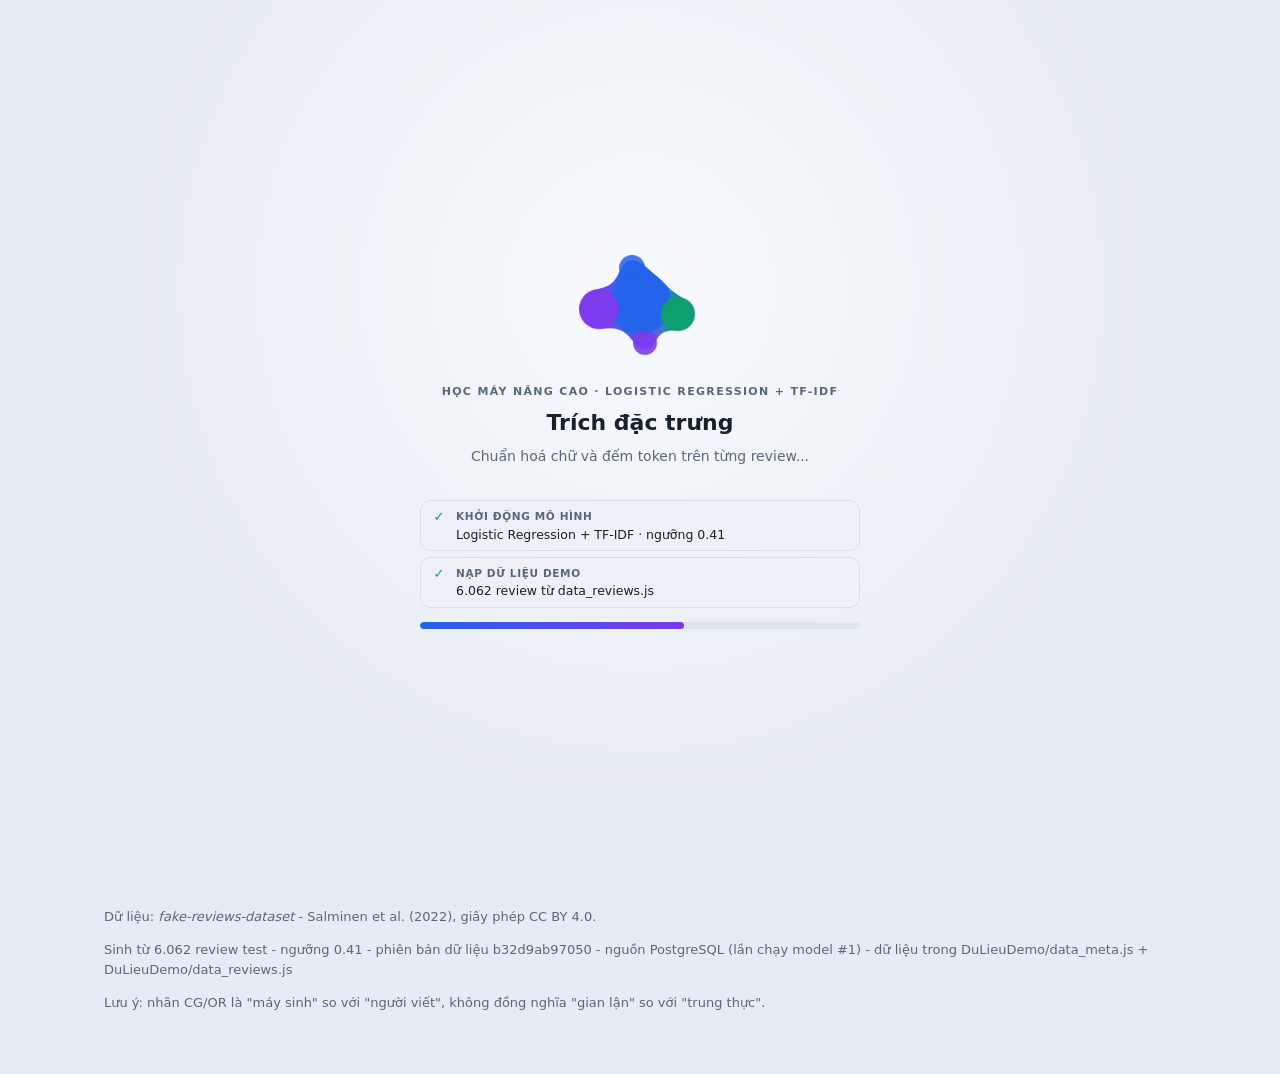
==== Web/index.html @ 8dcb9b97 "Init repository" ====
<!DOCTYPE html>
<!--
  Đường dẫn: Du_An_Hoc_May_Nang_Cao\Web\index.html
  Mục đích : Khung trang kiểm tra review cho đồ án Fake Review Detection.
  Input    : data_meta.js + data_reviews.js (sinh bởi MaNguon/export_web_data.py)
             + app.js + style.css
  Output   : trang HTML tĩnh; mở bằng double-click để xem demo, hoặc mở qua
             http://127.0.0.1:8000/ để dùng được nhập tay và tải file CSV.

  Lưu ý kỹ thuật: các thẻ <script> bên dưới là loại "classic", KHÔNG dùng
  type="module", vì Chrome chặn module khi mở qua giao thức file://.
  app.js tự chèn thêm <script src="data_reviews.js"> khi cần vẽ bảng.
-->
<html lang="vi">
<head>
  <meta charset="utf-8">
  <meta name="viewport" content="width=device-width, initial-scale=1">
  <title>Review nào đáng tin? - Fake Review Detection</title>
  <!-- Icon rỗng: tránh trình duyệt tự gọi /favicon.ico và báo 404 trong console. -->
  <link rel="icon" href="data:,">
  <link rel="stylesheet" href="style.css">

  <!-- Đọc chế độ sáng/tối đã lưu TRƯỚC khi trình duyệt vẽ trang, để người
       dùng chế độ tối không thấy một nháy trắng. Phải là script thường
       (không dùng module) vì Chrome chặn module khi mở qua file://. -->
  <script>
    (function () {
      var theme = "light";
      try {
        var stored = window.localStorage.getItem("fake-review-theme");
        if (stored === "dark" || stored === "light") {
          theme = stored;
        }
      } catch (error) {
        // Trình duyệt chặn localStorage: giữ mặc định nền sáng.
      }
      document.documentElement.setAttribute("data-theme", theme);
    })();
  </script>
</head>
<body>

  <!-- Màn hình chờ dùng hiệu ứng giọt lỏng (Gooey).
       Hiện ngay từ đầu và do app.js tắt đi khi chạy xong, nên người xem thấy
       hệ thống "đang xử lý" thay vì kết quả demo bật ra sẵn. -->
  <div class="loader-screen" id="loader-screen" role="status" aria-live="polite">
    <div class="loader-panel">
      <div class="goo-stage" aria-hidden="true">
        <span class="goo-blob goo-blob-1"></span>
        <span class="goo-blob goo-blob-2"></span>
        <span class="goo-blob goo-blob-3"></span>
        <span class="goo-blob goo-blob-4"></span>
        <span class="goo-blob goo-blob-5"></span>
      </div>
      <p class="loader-kicker">Học máy nâng cao &middot; Logistic Regression + TF-IDF</p>
      <h2 class="loader-title" id="loader-title">Đang khởi động mô hình</h2>
      <p class="loader-detail" id="loader-detail"></p>
      <!-- Kết quả cuối cùng của từng bước đã xong. app.js chỉ thêm dòng khi
           bước đó thật sự hoàn tất, nên không có kết quả bịa trước. -->
      <ol class="loader-log" id="loader-log" aria-label="Kết quả từng bước"></ol>
      <div class="loader-track" id="loader-track" role="progressbar"
           aria-valuemin="0" aria-valuemax="100" aria-valuenow="0">
        <div class="loader-fill" id="loader-fill"></div>
      </div>
      <p class="loader-timer" id="loader-timer"></p>
    </div>
  </div>

  <!-- Bộ lọc SVG tạo hiệu ứng gooey: làm nhoè các khối rồi tăng tương phản
       alpha, nên các khối tròn "chảy" vào nhau như giọt lỏng. -->
  <svg class="goo-defs" width="0" height="0" aria-hidden="true" focusable="false">
    <filter id="goo-filter" x="-50%" y="-50%" width="200%" height="200%">
      <feGaussianBlur in="SourceGraphic" stdDeviation="10" result="blur"></feGaussianBlur>
      <feColorMatrix in="blur" mode="matrix"
                     values="1 0 0 0 0  0 1 0 0 0  0 0 1 0 0  0 0 0 24 -10"
                     result="goo"></feColorMatrix>
      <feBlend in="SourceGraphic" in2="goo"></feBlend>
    </filter>
  </svg>

  <header class="page-header">
    <p class="eyebrow">Học máy nâng cao &middot; Logistic Regression + TF-IDF</p>
    <h1>Review nào đáng tin?</h1>
    <p class="subtitle">
      Giữ lại review hữu ích, gắn cờ review đáng nghi, và so sánh phân bố 5 sao
      trước / sau khi lọc.
    </p>
    <div class="header-row">
      <div class="header-badges" id="header-badges"></div>

      <div class="header-actions">
        <!-- Bấm để chạy lại toàn bộ quá trình xử lý và xem màn hình chờ.
             Nhãn hiện sau lần chạy đầu, tránh người xem bấm khi đang chờ. -->
        <button type="button" class="replay-button" id="replay-button" hidden>
          Chạy lại quá trình
        </button>

        <!-- Công tắc sáng/tối. Nhãn ghi hành động sẽ xảy ra khi bấm;
             app.js đổi chữ và biểu tượng theo chế độ đang bật. -->
        <button type="button" class="theme-toggle" id="theme-toggle"
                aria-pressed="false" title="Chuyển sang nền tối">
          <span class="theme-toggle-icon" id="theme-toggle-icon"
                aria-hidden="true">&#9790;</span>
          <span id="theme-toggle-text">Nền tối</span>
        </button>

        <!-- Đèn báo kết nối PostgreSQL. data-state được app.js đổi giữa
             checking / connected / disconnected / offline; CSS tô màu theo đó.
             Nằm ngoài #header-badges vì renderBadges() xoá sạch vùng đó mỗi lần vẽ lại. -->
        <div class="db-status" id="db-status" data-state="checking"
             title="Đang kiểm tra kết nối PostgreSQL.">
          <span class="db-status-dot" aria-hidden="true"></span>
          <span id="db-status-text">Đang kiểm tra CSDL...</span>
        </div>
      </div>
    </div>
  </header>

  <main id="app">

    <!-- Chọn nguồn dữ liệu -->
    <section class="card source-card">
      <div class="source-tabs" role="tablist">
        <button type="button" class="source-tab is-active" id="tab-demo">
          Dữ liệu demo (tập test)
        </button>
        <button type="button" class="source-tab" id="tab-upload">
          Tải file CSV của bạn
        </button>
      </div>
      <p class="source-note" id="source-note"></p>
    </section>

    <!-- Bảng tải file CSV -->
    <section class="card upload-card" id="upload-card" hidden>
      <h2>Tải file CSV để phân tích</h2>
      <p class="hint">
        File cần có cột <code>text_</code> hoặc <code>text</code>. Hai cột
        <code>rating</code> (1-5) và <code>category</code> là tùy chọn. Cột
        <code>label</code> nếu có sẽ bị bỏ qua vì đây là dữ liệu chưa biết nhãn.
      </p>

      <div class="upload-row">
        <input type="file" id="csv-file" accept=".csv,text/csv">
        <span class="hint upload-inline-hint">
          Chọn file xong, bảng sẽ hiện ra bên dưới để xem trước và sửa.
        </span>
      </div>

      <p class="hint" id="upload-limit"></p>
      <p class="upload-status" id="upload-status"></p>
      <div class="upload-warnings" id="upload-warnings"></div>
    </section>

    <!-- Xem trước + sửa bảng CSV ngay trên web.
         Vì sao có thẻ này: trước đây muốn sửa một ô phải mở Excel, lưu file,
         rồi tải lại; nay sửa trực tiếp rồi bấm chạy. -->
    <section class="card editor-card" id="editor-card" hidden>
      <div class="section-heading">
        <div>
          <h2>Xem trước và sửa bảng dữ liệu</h2>
          <p class="hint" id="editor-hint">
            Sửa trực tiếp trong ô. Cột <code>text_</code> dùng ô nhiều dòng.
          </p>
        </div>
        <span class="editor-count" id="editor-count"></span>
      </div>

      <div class="table-wrap editor-wrap">
        <table class="editor-table">
          <thead id="editor-head"></thead>
          <tbody id="editor-body"></tbody>
        </table>
      </div>

      <div class="editor-pager">
        <button type="button" class="page-button" id="editor-prev">&lsaquo; Trước</button>
        <span class="page-label" id="editor-page-label"></span>
        <button type="button" class="page-button" id="editor-next">Sau &rsaquo;</button>
        <button type="button" class="page-button" id="editor-add">+ Thêm dòng</button>
      </div>

      <label class="toggle">
        <input type="checkbox" id="translate-upload" checked>
        Dịch từng dòng sang tiếng Anh trước khi dự đoán (chậm, cần mạng)
      </label>

      <div class="editor-actions">
        <button type="button" class="primary-button" id="editor-run">
          Chạy phân tích bảng
        </button>
        <button type="button" class="secondary-button" id="editor-save">
          Lưu CSV...
        </button>
        <span class="hint editor-status" id="editor-status"></span>
      </div>
    </section>

    <!-- 5 thẻ nhóm + số review hữu ích -->
    <section class="card" id="summary-card" hidden>
      <div class="section-heading">
        <div>
          <h2>Kết quả phân loại</h2>
          <p class="hint" id="summary-hint"></p>
        </div>
        <div class="useful-pill" id="useful-pill"></div>
      </div>
      <div class="category-grid" id="category-grid"></div>

      <!-- Bảng giải thích cơ sở của từng nhóm. Vì sao đặt ngay dưới thẻ:
           người xem phải biết nhóm nào do model, nhóm nào do luật quyết định
           trước khi đọc con số, tránh hiểu nhầm luật là thuật toán học máy. -->
      <div class="basis-banner">
        <p class="basis-banner-title">Cách đọc nhãn</p>
        <p>
          <span class="basis-tag basis-model">MODEL</span> do mô hình Logistic
          Regression quyết định.
          <span class="basis-tag basis-rule">LUẬT</span> do luật đếm từ, so
          trùng lặp hoặc số sao quyết định.
          <span class="basis-tag basis-both">MODEL + LUẬT</span> do mô hình nói
          "giả" và luật xác nhận "5 sao + nội dung ngắn".
        </p>
        <p>
          Đây là nhãn suy luận để hiển thị, không phải ground truth. Dataset gốc
          chỉ có CG (máy sinh) / OR (người viết), không có nhãn bot, boost hay
          spam.
        </p>
      </div>

      <p class="legend-note">
        Dataset gốc chỉ có CG (máy sinh) / OR (người viết), không có nhãn bot,
        boost hay spam. Các nhóm còn lại là luật suy luận để hiển thị.
      </p>
    </section>

    <!-- Bảng phân bố 5 sao -->
    <section class="card" id="star-card" hidden>
      <div class="section-heading">
        <div>
          <h2>Phân bố 5 sao</h2>
          <p class="hint">
            So sánh toàn bộ review với phần còn lại sau khi chỉ giữ review hữu ích.
            Số đếm là số bài review, không phải số người đánh giá.
          </p>
        </div>
      </div>
      <div class="star-panel" id="star-panel"></div>
      <p class="hint" id="star-note"></p>
    </section>

    <!-- Bảng review + bộ lọc -->
    <section class="card" id="table-card" hidden>
      <div class="section-heading">
        <div>
          <h2 id="table-title">Review hữu ích</h2>
          <p class="hint" id="table-hint"></p>
        </div>
      </div>

      <div class="filter-chips" id="filter-chips"></div>
      <p class="hint" id="table-count"></p>

      <div class="table-wrap">
        <table>
          <thead id="table-head"></thead>
          <tbody id="table-body"></tbody>
        </table>
      </div>

      <div class="pagination" id="pagination">
        <button type="button" class="page-button" id="page-first">&laquo; Đầu</button>
        <button type="button" class="page-button" id="page-prev">&lsaquo; Trước</button>
        <span class="page-label" id="page-label"></span>
        <button type="button" class="page-button" id="page-next">Sau &rsaquo;</button>
        <button type="button" class="page-button" id="page-last">Cuối &raquo;</button>
      </div>
    </section>

    <!-- Nhập review và gọi API -->
    <section class="card" id="predict-card">
      <h2>Thử nhập review của bạn</h2>
      <p class="hint">
        Nhập review bằng <strong>bất kỳ ngôn ngữ nào</strong>: server dịch sang
        tiếng Anh trước rồi mới dự đoán. Bấm một nút mẫu để điền nhanh, rồi bấm
        <strong>Phân tích</strong>.
      </p>
      <p class="hint">
        Lưu ý: dịch máy tạo ra văn phong "máy sinh", nên câu đã dịch có xu hướng
        bị gọi là <strong>Giả</strong> cao hơn thực tế.
      </p>

      <div class="example-buttons" id="example-buttons"></div>

      <textarea
        id="review-input"
        rows="5"
        placeholder="Ví dụ: I used this blender for three weeks. It is louder than I expected, but it crushes ice fine."
      ></textarea>

      <div class="predict-actions">
        <button id="predict-button" type="button">Phân tích</button>
        <span class="hint" id="predict-status"></span>
      </div>

      <div class="predict-result" id="predict-result"></div>
    </section>

    <!-- Số liệu kỹ thuật, mặc định thu gọn -->
    <details class="card technical" id="technical-section" hidden>
      <summary>Số liệu kỹ thuật (dành cho báo cáo)</summary>

      <div class="technical-body">
        <section class="report-block">
          <h2>Chỉ số tổng quan</h2>
          <p class="hint">
            Mọi chỉ số tính tại ngưỡng quyết định đã chọn trên tập val.
            F1 là chỉ số chính vì nó cân bằng Precision và Recall.
          </p>
          <div class="kpi-grid" id="kpi-grid"></div>
        </section>

        <section class="report-block">
          <h2>Confusion matrix</h2>
          <p class="hint">
            Hàng là nhãn thật, cột là nhãn model dự đoán.
          </p>
          <div class="confusion-grid" id="confusion-grid"></div>
          <ul class="note-list" id="confusion-legend"></ul>
        </section>

        <section class="report-block">
          <h2>Phân bố xác suất model gán nhãn Giả</h2>
          <p class="hint">
            Mỗi cột là số review rơi vào một khoảng xác suất. Hai màu là nhãn thật.
            Đường nét đứt là ngưỡng quyết định.
          </p>
          <div class="chart-toolbar" id="histogram-legend"></div>
          <div class="chart-box" id="histogram-chart"></div>
        </section>

        <section class="report-block">
          <h2>Vì sao chọn ngưỡng đó - quét trên tập val</h2>
          <p class="hint">
            Mỗi điểm trên trục ngang là một ngưỡng thử. F1 đạt đỉnh ở ngưỡng
            được chọn.
          </p>
          <div class="chart-toolbar" id="curve-legend"></div>
          <div class="chart-box" id="curve-chart"></div>
        </section>

        <section class="report-block">
          <h2>Độ tin cậy của xác suất (hiệu chuẩn)</h2>
          <p class="hint">
            Nếu model nói "70% là giả" thì thực tế phải có khoảng 70% review
            trong nhóm đó là giả. Điểm càng gần đường chéo thì xác suất càng
            đáng tin. Bán kính điểm thể hiện số review trong khoảng.
          </p>
          <div class="chart-toolbar" id="reliability-legend"></div>
          <div class="chart-box" id="reliability-chart"></div>
          <p class="hint" id="reliability-summary"></p>
        </section>
      </div>
    </details>

  </main>

  <footer class="page-footer">
    <p>
      Dữ liệu: <em>fake-reviews-dataset</em> - Salminen et al. (2022),
      giấy phép CC BY 4.0.
    </p>
    <p id="footer-meta"></p>
    <p>
      Lưu ý: nhãn CG/OR là "máy sinh" so với "người viết", không đồng nghĩa
      "gian lận" so với "trung thực".
    </p>
  </footer>

  <!-- Hộp thoại hỏi nơi lưu CSV. Vì sao phải hỏi: trình duyệt không được tự
       ghi đè file người dùng đã chọn, nên phải để họ quyết định ghi đè file
       gốc (kèm hộp thoại xin quyền của trình duyệt) hay tải bản sao riêng. -->
  <div class="dialog-backdrop" id="save-dialog">
    <div class="dialog" role="dialog" aria-modal="true"
         aria-labelledby="save-dialog-title" aria-describedby="save-dialog-text">
      <h2 id="save-dialog-title">Lưu bảng CSV ở đâu?</h2>
      <p class="hint" id="save-dialog-text"></p>

      <div class="dialog-choices">
        <button type="button" class="dialog-choice" id="save-overwrite">
          <strong>Cập nhật file gốc</strong>
          <span id="save-overwrite-note">
            Trình duyệt sẽ hỏi quyền ghi và bạn chọn lại đúng file CSV gốc.
          </span>
        </button>

        <button type="button" class="dialog-choice" id="save-copy">
          <strong>Tải thành bản CSV riêng</strong>
          <span>Không đụng file gốc; file mới có hậu tố _da-sua.</span>
        </button>
      </div>

      <button type="button" class="dialog-cancel" id="save-cancel">Huỷ</button>
    </div>
  </div>

  <!-- Chỉ nạp phần thông tin nhẹ trước. app.js sẽ tự nạp data_reviews.js
       khi cần, nên trang mở nhanh hơn và vẫn chạy được qua file://.
       Dữ liệu nằm ở thư mục riêng DuLieuDemo/ (ngang cấp Web/), nên phải
       dùng ../DuLieuDemo/. Chạy qua file:// thì trình duyệt đọc thẳng file;
       chạy qua api_server.py thì ../ được chuẩn hoá thành /DuLieuDemo/. -->
  <script src="../DuLieuDemo/data_meta.js"></script>
  <!-- csv.js phải nạp trước app.js: app.js dùng window.CsvTools để đọc/ghi CSV. -->
  <script src="csv.js"></script>
  <script src="app.js"></script>
</body>
</html>
---- Web/style.css ----
/*
  Đường dẫn: Du_An_Hoc_May_Nang_Cao\Web\style.css
  Mục đích : Giao diện cho trang kiểm tra review. Không dùng thư viện ngoài
             để trang mở được khi không có mạng.
*/

/* Toàn bộ màu khai báo một lần ở đây; chỗ khác chỉ dùng var(...).
   Vì sao phải gom: trước đây mã màu nằm rải rác khắp file, muốn đổi sang nền
   tối thì phải sửa hàng trăm dòng và rất dễ sót một chỗ. */
:root {
  color-scheme: light;

  /* 60% - nền. Hạ độ chói so với trắng tuyệt đối: nền #e6ecf4 và card #f9fbfd
     chỉ chênh nhau một bậc, mắt không bị "cháy" khi nhìn lâu, mà card vẫn tách
     khỏi nền nhờ viền 1px. */
  --bg: #e6ecf4;
  --bg-soft: #eef2f8;
  --surface: #f7f9fc;
  --surface-2: #edf1f7;
  --surface-3: #e1e8f1;
  --row-hover: #eef3f9;
  --track: #dde5ef;

  /* 30% - cấu trúc và chữ. --muted đủ đậm để tương phản >= 4.5:1 trên cả nền
     trang lẫn nền card; nếu nhạt hơn sẽ khó đọc khi màn hình ngoài trời. */
  --ink: #16202f;
  --muted: #59677d;
  --line: #d5dfeb;
  --line-strong: #c1cddd;

  /* 10% - nhấn: chỉ cho hành động, tab/bộ lọc đang chọn, viền card quan trọng.
     Tách --accent (nền nút) khỏi --accent-text (chữ màu nhấn) vì nền tối cần
     hai sắc độ khác nhau mới đọc được. */
  --accent: #2563eb;
  --accent-strong: #1d4ed8;
  --accent-ink: #ffffff;
  --accent-text: #1d4ed8;
  --accent-soft: #e7effd;
  --accent-line: #bcd2fa;
  --accent-ring: rgba(37, 99, 235, 0.26);
  --accent-ring-soft: rgba(37, 99, 235, 0.16);

  /* Trạng thái: nghĩa cố định, không đổi theo giao diện.
     real = đạt/tăng, fake = lỗi/giảm, warn = cần chú ý.
     Mỗi màu có 3 biến thể: nét đậm (--*-ink), nền nhạt (--*-soft), viền (--*-line). */
  --real: #0f9f6e;
  --real-ink: #06664a;
  --real-soft: #e1f6ee;
  --real-line: #a3e5cb;
  --real-glow: rgba(15, 159, 110, 0.24);

  --fake: #df4a40;
  --fake-ink: #a4211a;
  --fake-soft: #fceceb;
  --fake-line: #f5c2be;
  --fake-glow: rgba(223, 74, 64, 0.24);

  --warn: #d98314;
  --warn-ink: #8a5410;
  --warn-soft: #fdf3e2;
  --warn-line: #f1d5a1;

  --violet: #7c3aed;
  --violet-ink: #6224cf;
  --violet-soft: #f1ecfe;
  --violet-line: #d8c9fc;

  /* Nền dòng review bị gắn cờ đáng nghi. */
  --suspect-bg: rgba(223, 74, 64, 0.06);
  --suspect-bg-warn: rgba(217, 131, 20, 0.1);
  --suspect-bg-hover: rgba(223, 74, 64, 0.11);

  /* Màu 5 nhóm review: chỉ dùng cho viền, huy hiệu, nhãn và thanh tỷ lệ. */
  --cat-genuine: #16a34a;
  --cat-suspected_fake: #dc2626;
  --cat-suspected_bot_boost: #7c3aed;
  --cat-low_content: #64748b;
  --cat-spam_duplicate: #0284c7;

  /* Chữ nhãn và nền huy hiệu cần đậm hơn màu viền: chữ trắng 11px trên
     #16a34a chỉ đạt 3.3:1, không đọc được trên máy chiếu. */
  --cat-genuine-text: #15803d;
  --cat-suspected_fake-text: #b91c1c;
  --cat-suspected_bot_boost-text: #6d28d9;
  --cat-low_content-text: #475569;
  --cat-spam_duplicate-text: #0369a1;

  /* Chữ trên huy hiệu nhóm. Chế độ tối ghi đè thành chữ tối vì 5 màu nhóm
     ở nền tối đều là màu sáng. */
  --cat-ink: #ffffff;

  /* Nhãn nhóm trong bảng review: nền nhạt + chữ đậm cùng tông. */
  --tag-genuine-bg: #dcfce7;
  --tag-genuine-ink: #15803d;
  --tag-fake-bg: #fee2e2;
  --tag-fake-ink: #b91c1c;
  --tag-bot-bg: #ede9fe;
  --tag-bot-ink: #6d28d9;
  --tag-low-bg: #e2e8f0;
  --tag-low-ink: #475569;
  --tag-spam-bg: #e0f2fe;
  --tag-spam-ink: #0369a1;

  /* Nhãn phụ (thật/giả/cờ) và số đếm trong chip lọc. */
  --chip-pos-bg: rgba(15, 159, 110, 0.13);
  --chip-neg-bg: rgba(223, 74, 64, 0.13);
  --chip-warn-bg: #fbeed2;
  --chip-violet-bg: #ece4fd;
  --chip-count-bg: rgba(22, 32, 47, 0.09);

  /* Biểu đồ: chỉ sắc độ của màu nhấn + xám, không dùng cầu vồng.
     app.js đọc các biến này bằng getComputedStyle nên biểu đồ tự đổi theo chế độ. */
  --chart-grid: #d9e2ee;
  --chart-real: #8fa0b6;
  --chart-fake: #2563eb;
  --chart-marker: #16202f;
  --chart-s1: #8fa0b6;
  --chart-s2: #5b9bff;
  --chart-s3: #2563eb;
  --chart-band: rgba(37, 99, 235, 0.35);

  --radius: 14px;
  /* Đổ bóng rất nhẹ: viền 1px mới là thứ tách card khỏi nền, không phải bóng. */
  --shadow: 0 1px 2px rgba(22, 32, 47, 0.06), 0 1px 3px rgba(22, 32, 47, 0.08);
  --shadow-lift: 0 6px 16px rgba(22, 32, 47, 0.12);
}

/* ---------- Chế độ tối ----------
   Chỉ ghi đè token, không viết lại giao diện: mọi thành phần tự đổi theo nên
   hai chế độ không thể lệch tông nhau.
   Nền dùng navy rất đậm thay vì đen tuyệt đối: đen trên màn hình tinh thể lỏng
   làm chữ sáng bị "hào quang", nhìn lâu còn mỏi mắt hơn nền trắng. */
:root[data-theme="dark"] {
  color-scheme: dark;

  --bg: #0b1220;
  --bg-soft: #141f31;
  --surface: #121c2c;
  --surface-2: #1a2637;
  --surface-3: #223046;
  --row-hover: #182436;
  --track: #24334a;

  --ink: #e4ebf5;
  --muted: #9aabc1;
  --line: #24334a;
  --line-strong: #35486a;

  --accent: #2f6fe0;
  --accent-strong: #3b82f6;
  --accent-ink: #ffffff;
  --accent-text: #7caeff;
  --accent-soft: rgba(59, 130, 246, 0.16);
  --accent-line: rgba(59, 130, 246, 0.42);
  --accent-ring: rgba(124, 174, 255, 0.42);
  --accent-ring-soft: rgba(124, 174, 255, 0.2);

  --real: #34d399;
  --real-ink: #6ee7b7;
  --real-soft: rgba(52, 211, 153, 0.14);
  --real-line: rgba(52, 211, 153, 0.4);
  --real-glow: rgba(52, 211, 153, 0.28);

  --fake: #f87171;
  --fake-ink: #fca5a5;
  --fake-soft: rgba(248, 113, 113, 0.14);
  --fake-line: rgba(248, 113, 113, 0.42);
  --fake-glow: rgba(248, 113, 113, 0.28);

  --warn: #fbbf24;
  --warn-ink: #fcd34d;
  --warn-soft: rgba(251, 191, 36, 0.14);
  --warn-line: rgba(251, 191, 36, 0.4);

  --violet: #a78bfa;
  --violet-ink: #c4b5fd;
  --violet-soft: rgba(167, 139, 250, 0.16);
  --violet-line: rgba(167, 139, 250, 0.4);

  --suspect-bg: rgba(248, 113, 113, 0.1);
  --suspect-bg-warn: rgba(251, 191, 36, 0.12);
  --suspect-bg-hover: rgba(248, 113, 113, 0.16);

  --cat-genuine: #4ade80;
  --cat-suspected_fake: #f87171;
  --cat-suspected_bot_boost: #a78bfa;
  --cat-low_content: #94a3b8;
  --cat-spam_duplicate: #38bdf8;

  --cat-genuine-text: #4ade80;
  --cat-suspected_fake-text: #f87171;
  --cat-suspected_bot_boost-text: #a78bfa;
  --cat-low_content-text: #94a3b8;
  --cat-spam_duplicate-text: #38bdf8;

  --tag-genuine-bg: rgba(74, 222, 128, 0.16);
  --tag-genuine-ink: #86efac;
  --tag-fake-bg: rgba(248, 113, 113, 0.16);
  --tag-fake-ink: #fca5a5;
  --tag-bot-bg: rgba(167, 139, 250, 0.18);
  --tag-bot-ink: #c4b5fd;
  --tag-low-bg: rgba(148, 163, 184, 0.18);
  --tag-low-ink: #cbd5e1;
  --tag-spam-bg: rgba(56, 189, 248, 0.16);
  --tag-spam-ink: #7dd3fc;

  --chip-pos-bg: rgba(52, 211, 153, 0.16);
  --chip-neg-bg: rgba(248, 113, 113, 0.16);
  --chip-warn-bg: rgba(251, 191, 36, 0.16);
  --chip-violet-bg: rgba(167, 139, 250, 0.18);
  --chip-count-bg: rgba(228, 235, 245, 0.14);

  --chart-grid: #2a3a52;
  --chart-real: #8b9cb3;
  --chart-fake: #7caeff;
  --chart-marker: #e4ebf5;
  --chart-s1: #8b9cb3;
  --chart-s2: #4f86d6;
  --chart-s3: #7caeff;
  --chart-band: rgba(124, 174, 255, 0.3);

  --shadow: 0 1px 2px rgba(0, 0, 0, 0.4), 0 1px 3px rgba(0, 0, 0, 0.5);
  --shadow-lift: 0 8px 20px rgba(0, 0, 0, 0.45);
}

/* Ở nền tối, 5 màu nhóm đều là màu sáng nên chữ trên huy hiệu phải là chữ tối. */
:root[data-theme="dark"] .category-card {
  --cat-ink: #0b1220;
}

* {
  box-sizing: border-box;
}

[hidden] {
  display: none !important;
}

body {
  margin: 0;
  font-family: "Segoe UI", system-ui, -apple-system, Arial, sans-serif;
  color: var(--ink);
  line-height: 1.55;
  /* Nền phẳng: bỏ hai vệt gradient màu, vì chúng làm nền không còn trung tính
     và tranh mắt với số liệu. */
  background: var(--bg);
}

/* Viền focus thống nhất cho cả bàn phím và chuột, dùng đúng màu nhấn. */
:focus-visible {
  outline: 2px solid var(--accent);
  outline-offset: 2px;
}

code {
  padding: 1px 5px;
  border: 1px solid var(--line);
  border-radius: 6px;
  background: var(--bg-soft);
  color: var(--ink);
  font-size: 0.92em;
}

/* ---------- Phần đầu trang ---------- */
.page-header {
  max-width: 1120px;
  margin: 0 auto;
  padding: 44px 24px 8px;
}

.eyebrow {
  margin: 0 0 6px;
  font-size: 12px;
  font-weight: 700;
  letter-spacing: 0.12em;
  text-transform: uppercase;
  color: var(--accent-text);
}

.page-header h1 {
  margin: 0 0 8px;
  font-size: clamp(28px, 4vw, 40px);
  letter-spacing: -0.5px;
}

.subtitle {
  margin: 0 0 16px;
  color: var(--muted);
}

.header-badges {
  display: flex;
  flex-wrap: wrap;
  gap: 8px;
}

/* Hàng chứa badge và đèn báo CSDL. Bọc flex để hai phần nằm cùng một dòng
   khi đủ chỗ, tự xuống dòng khi màn hình hẹp. */
.header-row {
  display: flex;
  flex-wrap: wrap;
  align-items: center;
  justify-content: space-between;
  gap: 8px 16px;
}

/* Nhóm nút bên phải đầu trang: công tắc sáng/tối + đèn báo CSDL. */
.header-actions {
  display: flex;
  flex-wrap: wrap;
  align-items: center;
  gap: 8px;
}

.theme-toggle {
  display: inline-flex;
  align-items: center;
  gap: 7px;
  padding: 6px 14px 6px 11px;
  border: 1px solid var(--line);
  border-radius: 999px;
  background: var(--surface);
  box-shadow: var(--shadow);
  color: var(--ink);
  font-family: inherit;
  font-size: 13px;
  font-weight: 600;
  cursor: pointer;
  transition: background 0.15s ease, border-color 0.15s ease;
}

.theme-toggle:hover {
  border-color: var(--accent-line);
  background: var(--surface-2);
}

.theme-toggle-icon {
  font-size: 14px;
  line-height: 1;
  color: var(--accent-text);
}

/* ---------- Đèn báo kết nối CSDL ---------- */
/* Bốn trạng thái phải phân biệt được ngay cả khi nhìn nhanh:
   đổi màu chữ, màu viền, màu nền; trạng thái mất kết nối còn nháy nhẹ. */
.db-status {
  display: inline-flex;
  align-items: center;
  gap: 8px;
  padding: 6px 14px 6px 10px;
  border: 1px solid var(--line);
  border-radius: 999px;
  background: var(--surface);
  box-shadow: var(--shadow);
  font-size: 13px;
  font-weight: 600;
  color: var(--muted);
  white-space: nowrap;
  cursor: default;
}

.db-status-dot {
  width: 10px;
  height: 10px;
  flex: 0 0 auto;
  border-radius: 50%;
  background: var(--chart-real);
}

/* Đang kiểm tra: xám, không nháy. */
.db-status[data-state="checking"] {
  color: var(--muted);
}

/* Kết nối được: xanh ngọc (trạng thái đạt), không dùng màu nhấn. */
.db-status[data-state="connected"] {
  color: var(--real-ink);
  border-color: var(--real-line);
  background: var(--real-soft);
}

.db-status[data-state="connected"] .db-status-dot {
  background: var(--real);
  box-shadow: 0 0 0 3px var(--real-glow);
}

/* Mất kết nối (API vẫn chạy, PostgreSQL tắt): đỏ + nháy. */
.db-status[data-state="disconnected"] {
  color: var(--fake-ink);
  border-color: var(--fake-line);
  background: var(--fake-soft);
}

.db-status[data-state="disconnected"] .db-status-dot {
  background: var(--fake);
  animation: db-status-pulse 1.6s ease-in-out infinite;
}

/* Không có server (mở bằng file:// hoặc chưa chạy api_server.py): xám đậm hơn. */
.db-status[data-state="offline"] {
  color: var(--muted);
  border-color: var(--line-strong);
  background: var(--surface-2);
}

@keyframes db-status-pulse {
  0%,
  100% {
    box-shadow: 0 0 0 0 var(--fake-glow);
  }
  50% {
    box-shadow: 0 0 0 6px transparent;
  }
}

/* Người dùng bật giảm chuyển động: bỏ nháy, vẫn phân biệt bằng màu. */
@media (prefers-reduced-motion: reduce) {
  .db-status[data-state="disconnected"] .db-status-dot {
    animation: none;
  }
}

.badge {
  padding: 6px 14px;
  border: 1px solid var(--line);
  border-radius: 999px;
  background: var(--surface);
  box-shadow: var(--shadow);
  font-size: 13px;
  color: var(--muted);
}

.badge strong {
  color: var(--ink);
}

/* ---------- Bố cục chung ---------- */
main {
  max-width: 1120px;
  margin: 0 auto;
  padding: 24px;
  display: grid;
  /* minmax(0, 1fr) thay cho cột auto: bảng review rộng bên trong .table-wrap
     sẽ tự cuộn ngang, không kéo cả trang rộng ra ngoài màn hình. */
  grid-template-columns: minmax(0, 1fr);
  gap: 20px;
}

.card {
  padding: 22px 24px 26px;
  border: 1px solid var(--line);
  border-radius: var(--radius);
  background: var(--surface);
  box-shadow: var(--shadow);
}

.card h2 {
  margin: 0 0 6px;
  font-size: 19px;
}

.hint {
  margin: 0 0 16px;
  color: var(--muted);
  font-size: 14px;
}

.section-heading {
  display: flex;
  flex-wrap: wrap;
  align-items: flex-start;
  justify-content: space-between;
  gap: 12px;
  margin-bottom: 14px;
}

.section-heading h2 {
  margin: 0 0 4px;
}

.section-heading .hint {
  margin: 0;
}

/* ---------- Chọn nguồn dữ liệu ---------- */
.source-card {
  padding-bottom: 18px;
}

.source-tabs {
  display: flex;
  flex-wrap: wrap;
  gap: 8px;
}

.source-tab {
  padding: 9px 18px;
  border: 1px solid var(--line);
  border-radius: 999px;
  background: var(--surface-2);
  color: var(--muted);
  font-family: inherit;
  font-size: 14px;
  font-weight: 600;
  cursor: pointer;
  transition: background 0.15s ease, color 0.15s ease, border-color 0.15s ease;
}

.source-tab:hover {
  background: var(--surface-3);
  color: var(--ink);
}

.source-tab.is-active {
  border-color: var(--accent);
  background: var(--accent);
  color: var(--accent-ink);
}

.source-note {
  margin: 10px 0 0;
  font-size: 13px;
  color: var(--muted);
}

/* ---------- Tải file CSV ---------- */
.upload-row {
  display: flex;
  flex-wrap: wrap;
  align-items: center;
  gap: 10px;
  margin-bottom: 10px;
}

#csv-file {
  font-family: inherit;
  font-size: 13px;
}

/* Nhãn checkbox dịch tự động trong thẻ tải CSV. */
.toggle {
  display: inline-flex;
  align-items: center;
  gap: 8px;
  margin: 4px 0 2px;
  font-size: 13px;
  color: var(--muted);
  cursor: pointer;
}

.toggle input {
  accent-color: var(--accent);
}

.upload-status {
  margin: 10px 0 0;
  font-size: 13px;
  font-weight: 600;
  color: var(--accent-text);
}

.upload-warning {
  margin-top: 8px;
  padding: 8px 12px;
  border: 1px solid var(--warn-line);
  border-radius: 10px;
  background: var(--warn-soft);
  color: var(--warn-ink);
  font-size: 13px;
}

/* ---------- 5 thẻ nhóm ---------- */
.useful-pill {
  padding: 10px 18px;
  border: 1px solid var(--real-line);
  border-radius: 14px;
  background: var(--real-soft);
  text-align: right;
}

.useful-pill-value {
  font-size: 26px;
  font-weight: 700;
  line-height: 1.1;
  color: var(--real-ink);
  font-variant-numeric: tabular-nums;
}

.useful-pill-label {
  font-size: 12px;
  color: var(--real-ink);
}

.category-grid {
  display: grid;
  grid-template-columns: repeat(auto-fit, minmax(180px, 1fr));
  gap: 12px;
}

.category-card {
  position: relative;
  /* Chừa 26px phía trên để huy hiệu góc phải không đè lên nhãn nhóm. */
  padding: 26px 16px 14px;
  border: 2px solid var(--cat, var(--line));
  border-radius: 14px;
  background: var(--surface);
  color: var(--ink);
  font-family: inherit;
  text-align: left;
  cursor: pointer;
  transition: transform 0.15s ease, box-shadow 0.15s ease;
}

.category-card:hover {
  transform: translateY(-1px);
  box-shadow: var(--shadow-lift);
}

/* Mỗi nhóm có một màu riêng. Vì sao dùng biến --cat: viền, huy hiệu, nhãn
   và thanh tỷ lệ đều lấy từ một nguồn, đổi màu chỉ cần sửa một dòng. */
.category-card.cat-genuine {
  --cat: var(--cat-genuine);
  --cat-text: var(--cat-genuine-text);
  --cat-badge: var(--cat-genuine-text);
}

.category-card.cat-suspected_fake {
  --cat: var(--cat-suspected_fake);
  --cat-text: var(--cat-suspected_fake-text);
  --cat-badge: var(--cat-suspected_fake-text);
}

.category-card.cat-suspected_bot_boost {
  --cat: var(--cat-suspected_bot_boost);
  --cat-text: var(--cat-suspected_bot_boost-text);
  --cat-badge: var(--cat-suspected_bot_boost-text);
}

.category-card.cat-low_content {
  --cat: var(--cat-low_content);
  --cat-text: var(--cat-low_content-text);
  --cat-badge: var(--cat-low_content-text);
}

.category-card.cat-spam_duplicate {
  --cat: var(--cat-spam_duplicate);
  --cat-text: var(--cat-spam_duplicate-text);
  --cat-badge: var(--cat-spam_duplicate-text);
}

.category-card.is-active {
  box-shadow: 0 0 0 3px var(--cat, var(--accent));
}

/* Huy hiệu dán sát góc trên phải, chữ của chính nhóm, nền đúng màu nhóm.
   Vì sao top/right = -1px: bù đúng độ dày viền 2px để huy hiệu chạm mép
   ngoài của thẻ, không lơ lửng hay lệch vào trong. */
.category-badge {
  position: absolute;
  top: -1px;
  right: -1px;
  padding: 3px 10px;
  border-radius: 0 13px 0 10px;
  background: var(--cat-badge, var(--cat));
  color: var(--cat-ink, #ffffff);
  font-size: 11px;
  font-weight: 700;
  letter-spacing: 0.02em;
  white-space: nowrap;
  box-shadow: var(--shadow);
}

.category-top {
  display: flex;
  align-items: center;
  gap: 8px;
}

.category-label {
  font-size: 13px;
  font-weight: 700;
  letter-spacing: 0.03em;
  text-transform: uppercase;
  color: var(--cat-text, var(--cat));
}

.category-count {
  margin-top: 6px;
  font-size: 28px;
  font-weight: 700;
  line-height: 1.1;
  font-variant-numeric: tabular-nums;
}

.category-percent {
  font-size: 12px;
  color: var(--muted);
  font-variant-numeric: tabular-nums;
}

.category-bar {
  height: 6px;
  margin: 8px 0 6px;
  border-radius: 999px;
  background: var(--track);
  overflow: hidden;
}

.category-bar-fill {
  height: 100%;
  border-radius: 999px;
  background: var(--cat, var(--accent));
}

.category-description {
  font-size: 12px;
  color: var(--muted);
}

/* Nhãn cơ sở nằm dưới mô tả, không tranh chỗ với huy hiệu góc phải. */
.category-basis {
  margin-top: 8px;
}

.legend-note {
  margin: 14px 0 0;
  padding: 10px 14px;
  border-left: 3px solid var(--warn);
  border-radius: 8px;
  background: var(--warn-soft);
  color: var(--warn-ink);
  font-size: 13px;
}

/* ---------- Bảng giải thích cách đọc nhãn ---------- */
.basis-banner {
  margin-top: 16px;
  padding: 14px 16px;
  border: 1px solid var(--line);
  border-radius: 12px;
  background: var(--bg-soft);
  color: var(--muted);
  font-size: 13px;
}

.basis-banner p {
  margin: 0 0 6px;
}

.basis-banner p:last-child {
  margin-bottom: 0;
}

.basis-banner-title {
  font-weight: 700;
  color: var(--ink);
}

/* Nhãn cơ sở: MODEL (xanh), LUẬT (xám), MODEL + LUẬT (tím).
   Vì sao ba màu khác nhau: người xem phân biệt được nguồn quyết định ngay
   mà không phải đọc hết câu giải thích. */
.basis-tag {
  display: inline-block;
  padding: 1px 7px;
  border: 1px solid transparent;
  border-radius: 999px;
  font-size: 10px;
  font-weight: 700;
  letter-spacing: 0.04em;
  vertical-align: middle;
  white-space: nowrap;
}

.basis-model {
  border-color: var(--accent-line);
  background: var(--accent-soft);
  color: var(--accent-text);
}

.basis-rule {
  border-color: var(--line-strong);
  background: var(--surface-2);
  color: var(--muted);
}

.basis-both {
  border-color: var(--violet-line);
  background: var(--violet-soft);
  color: var(--violet-ink);
}

/* ---------- Bảng 5 sao ---------- */
.star-panel {
  display: flex;
  flex-direction: column;
  gap: 4px;
}

.star-row {
  display: grid;
  grid-template-columns: 130px 1fr 1fr 80px;
  align-items: center;
  gap: 12px;
  padding: 7px 10px;
  border-radius: 10px;
}

.star-row:nth-child(even) {
  background: var(--bg-soft);
}

.star-head {
  padding-bottom: 6px;
  border-bottom: 1px solid var(--line);
  background: transparent !important;
  font-size: 12px;
  font-weight: 700;
  letter-spacing: 0.06em;
  text-transform: uppercase;
  color: var(--muted);
}

.star-rating {
  display: flex;
  flex-direction: column;
  gap: 1px;
}

.star-glyphs {
  color: var(--warn);
  font-size: 15px;
  letter-spacing: 2px;
  white-space: nowrap;
}

.star-value {
  font-size: 11px;
  color: var(--muted);
}

.star-meter {
  display: flex;
  align-items: center;
  gap: 8px;
}

.star-meter-head {
  display: block;
  font-size: 12px;
  font-weight: 700;
  letter-spacing: 0.06em;
  text-transform: uppercase;
  color: var(--muted);
}

.star-meter-track {
  flex: 1;
  height: 10px;
  border-radius: 999px;
  background: var(--track);
  overflow: hidden;
}

.star-meter-fill {
  height: 100%;
  border-radius: 999px;
}

/* Dữ liệu phụ (toàn bộ review) dùng xám; dữ liệu chính (sau khi lọc) dùng
   màu nhấn. Không dùng xanh/đỏ vì đây không phải tăng/giảm. */
.fill-all {
  background: var(--chart-real);
}

.fill-useful {
  background: var(--accent);
}

.star-meter-count {
  min-width: 56px;
  text-align: right;
  font-size: 13px;
  font-variant-numeric: tabular-nums;
}

.star-removed {
  text-align: right;
  color: var(--fake);
  font-size: 13px;
  font-variant-numeric: tabular-nums;
}

/* ---------- Bộ lọc ---------- */
.filter-chips {
  display: flex;
  flex-wrap: wrap;
  gap: 8px;
  margin-bottom: 10px;
}

.filter-chip {
  display: inline-flex;
  align-items: center;
  gap: 6px;
  padding: 7px 12px;
  border: 1px solid var(--line);
  border-radius: 999px;
  background: var(--surface-2);
  color: var(--ink);
  font-family: inherit;
  font-size: 13px;
  cursor: pointer;
  transition: background 0.15s ease, color 0.15s ease, border-color 0.15s ease;
}

.filter-chip:hover {
  background: var(--surface-3);
}

.filter-chip.is-active {
  border-color: var(--accent);
  background: var(--accent);
  color: var(--accent-ink);
}

.chip-icon {
  font-size: 14px;
  line-height: 1;
}

.chip-count {
  padding: 1px 7px;
  border-radius: 999px;
  background: var(--chip-count-bg);
  font-size: 11px;
  font-weight: 700;
  font-variant-numeric: tabular-nums;
}

.filter-chip.is-active .chip-count {
  background: rgba(255, 255, 255, 0.22);
}

/* ---------- Bảng review ---------- */
.table-wrap {
  overflow-x: auto;
}

table {
  width: 100%;
  border-collapse: collapse;
  font-size: 14px;
}

th {
  padding: 10px 12px;
  border-bottom: 1px solid var(--line);
  font-size: 12px;
  letter-spacing: 0.06em;
  text-align: left;
  text-transform: uppercase;
  color: var(--muted);
}

td {
  padding: 12px;
  border-bottom: 1px solid var(--line);
  vertical-align: top;
}

tbody tr:hover td {
  background: var(--row-hover);
}

/* Dòng đáng nghi được tô nền + vạch màu bên trái. */
tbody tr.is-suspect td {
  background: var(--suspect-bg);
}

tbody tr.row-tone-warn.is-suspect td {
  background: var(--suspect-bg-warn);
}

tbody tr.is-suspect td:first-child {
  box-shadow: inset 3px 0 0 var(--fake);
}

tbody tr.is-suspect:hover td {
  background: var(--suspect-bg-hover);
}

.text-cell {
  min-width: 320px;
  max-width: 520px;
}

.review-text {
  white-space: pre-wrap;
  line-height: 1.5;
}

.review-meta {
  margin-top: 6px;
  font-size: 12px;
  color: var(--muted);
}

.translation-details {
  margin-top: 8px;
  font-size: 12px;
}

.translation-details summary {
  color: var(--accent-text);
  cursor: pointer;
}

.translation-details p {
  margin: 6px 0 0;
  padding: 8px 10px;
  border-left: 3px solid var(--accent);
  border-radius: 8px;
  background: var(--bg-soft);
  color: var(--muted);
}

.star-cell {
  min-width: 90px;
  white-space: nowrap;
}

.star-number {
  font-size: 11px;
  color: var(--muted);
  font-variant-numeric: tabular-nums;
}

.category-tag {
  display: inline-flex;
  align-items: center;
  gap: 6px;
  padding: 3px 10px;
  border-radius: 999px;
  font-size: 12px;
  font-weight: 600;
  white-space: nowrap;
}

/* Ô nhóm trong bảng: tên nhóm một dòng, nhãn cơ sở xuống dòng dưới.
   Vì sao tách dòng: cột hẹp, để cùng dòng sẽ đẩy bảng rộng quá màn hình. */
.category-cell .category-tag {
  display: flex;
  width: fit-content;
}

.category-cell .basis-tag {
  display: block;
  width: fit-content;
  margin-top: 4px;
}

/* Thông báo trong thân bảng (đang nạp / không nạp được dữ liệu). */
.table-message {
  padding: 24px 12px;
  color: var(--muted);
  text-align: center;
  font-size: 14px;
}

.table-message.is-error {
  color: var(--fake-ink);
}

.category-tag.cat-genuine {
  background: var(--tag-genuine-bg);
  color: var(--tag-genuine-ink);
}

.category-tag.cat-suspected_fake {
  background: var(--tag-fake-bg);
  color: var(--tag-fake-ink);
}

.category-tag.cat-suspected_bot_boost {
  background: var(--tag-bot-bg);
  color: var(--tag-bot-ink);
}

.category-tag.cat-low_content {
  background: var(--tag-low-bg);
  color: var(--tag-low-ink);
}

.category-tag.cat-spam_duplicate {
  background: var(--tag-spam-bg);
  color: var(--tag-spam-ink);
}

.tag {
  display: inline-block;
  padding: 2px 10px;
  margin-right: 4px;
  border-radius: 999px;
  font-size: 12px;
  font-weight: 600;
}

.tag-real,
.tag-ok {
  background: var(--chip-pos-bg);
  color: var(--real-ink);
}

.tag-fake,
.tag-wrong {
  background: var(--chip-neg-bg);
  color: var(--fake-ink);
}

.tag-flag {
  margin-bottom: 4px;
  background: var(--surface-2);
  color: var(--muted);
}

/* Cờ "không đáng tin" phải nổi bật hơn các cờ phụ, vì nó làm kết luận mất giá trị. */
.tag-flag.flag-low_confidence {
  background: var(--fake-soft);
  color: var(--fake-ink);
}

.tag-flag.flag-has_link {
  background: var(--chip-warn-bg);
  color: var(--warn-ink);
}

.tag-flag.flag-five_star {
  background: var(--chip-violet-bg);
  color: var(--violet-ink);
}

/* Hai cờ do bước dịch máy: dùng tông vàng để khác lỗi thật (đỏ). */
.tag-flag.flag-translation_borderline,
.tag-flag.flag-translation_inconsistent {
  background: var(--chip-warn-bg);
  color: var(--warn-ink);
}

/* Lý do xếp nhóm: mặc định thu gọn để bảng không bị dài. */
.reasons-details {
  margin-top: 6px;
  font-size: 12px;
  color: var(--muted);
}

.reasons-details summary {
  cursor: pointer;
  color: var(--accent-text);
  font-weight: 600;
}

.reasons-list {
  margin: 6px 0 0;
  padding-left: 18px;
}

.reasons-list li {
  margin-bottom: 3px;
}

.predict-reasons {
  margin: 8px 0 0;
  padding-left: 18px;
  font-size: 13px;
  color: var(--ink);
}

/* Dòng có kết luận không đáng tin: đánh dấu bằng vạch xám bên trái. */
tbody tr.is-unreliable td:first-child {
  box-shadow: inset 3px 0 0 var(--chart-real);
}

.prob-cell {
  min-width: 130px;
  font-variant-numeric: tabular-nums;
}

.prob-number {
  font-size: 13px;
}

.prob-bar {
  height: 6px;
  margin-top: 6px;
  border-radius: 999px;
  background: var(--track);
  overflow: hidden;
}

.prob-fill {
  height: 100%;
  border-radius: 999px;
}

/* Thanh xác suất dùng đúng màu trạng thái, không dùng màu nhấn: người xem
   cần phân biệt "giả" với "thật" bằng màu, không phải bằng độ đậm. */
.prob-fill.tone-good {
  background: var(--real);
}

.prob-fill.tone-bad {
  background: var(--fake);
}

.prob-fill.tone-warn {
  background: var(--warn);
}

.prob-fill.tone-muted {
  background: var(--chart-real);
}

.flag-cell {
  min-width: 90px;
}

/* Thanh phân trang */
.pagination {
  display: flex;
  flex-wrap: wrap;
  align-items: center;
  justify-content: center;
  gap: 8px;
  margin-top: 16px;
}

.page-button {
  padding: 7px 14px;
  border: 1px solid var(--line);
  border-radius: 999px;
  background: var(--surface-2);
  color: var(--ink);
  font-family: inherit;
  font-size: 13px;
  cursor: pointer;
  transition: background 0.15s ease;
}

.page-button:hover:not(:disabled) {
  background: var(--surface-3);
}

.page-button:disabled {
  opacity: 0.4;
  cursor: default;
}

.page-label {
  min-width: 120px;
  text-align: center;
  font-size: 13px;
  font-weight: 600;
  color: var(--muted);
  font-variant-numeric: tabular-nums;
}

/* ---------- Số liệu kỹ thuật ---------- */
.technical {
  padding-top: 18px;
  padding-bottom: 18px;
}

.technical summary {
  font-size: 16px;
  font-weight: 700;
  cursor: pointer;
}

.technical[open] summary {
  margin-bottom: 18px;
  padding-bottom: 14px;
  border-bottom: 1px solid var(--line);
}

.technical-body {
  display: grid;
  /* Cùng lý do như main: cột minmax(0, 1fr) để biểu đồ/bảng con không kéo
     rộng thẻ khi màn hình hẹp. */
  grid-template-columns: minmax(0, 1fr);
  gap: 26px;
}

.report-block h2 {
  margin: 0 0 6px;
  font-size: 17px;
}

.report-block .hint {
  margin-bottom: 12px;
}

/* ---------- KPI ---------- */
.kpi-grid {
  display: grid;
  grid-template-columns: repeat(auto-fit, minmax(150px, 1fr));
  gap: 14px;
}

.kpi {
  padding: 14px 16px;
  border: 1px solid var(--line);
  border-radius: 14px;
  background: var(--surface);
  transition: transform 0.15s ease, box-shadow 0.15s ease;
}

.kpi:hover {
  transform: translateY(-1px);
  box-shadow: var(--shadow-lift);
}

.kpi.is-highlight {
  border-color: var(--accent);
  box-shadow: 0 0 0 2px var(--accent-ring-soft);
}

.kpi-label {
  font-size: 12px;
  letter-spacing: 0.08em;
  text-transform: uppercase;
  color: var(--muted);
}

.kpi-value {
  font-size: 26px;
  font-weight: 700;
  font-variant-numeric: tabular-nums;
}

.kpi-note {
  font-size: 12px;
  color: var(--muted);
}

/* ---------- Confusion matrix ---------- */
.confusion-grid {
  display: grid;
  grid-template-columns: 120px minmax(0, 1fr) minmax(0, 1fr);
  gap: 8px;
  margin-bottom: 14px;
}

.confusion-axis {
  display: flex;
  align-items: center;
  justify-content: center;
  padding: 6px;
  font-size: 12px;
  text-align: center;
  color: var(--muted);
}

.confusion-cell {
  padding: 18px;
  border-radius: 12px;
  text-align: center;
}

.confusion-cell .value {
  font-size: 30px;
  font-weight: 700;
  font-variant-numeric: tabular-nums;
}

.confusion-cell .label {
  font-size: 12px;
  opacity: 0.85;
}

.cell-tn,
.cell-tp {
  border: 1px solid var(--real-line);
  background: var(--real-soft);
  color: var(--real-ink);
}

.cell-fp,
.cell-fn {
  border: 1px solid var(--fake-line);
  background: var(--fake-soft);
  color: var(--fake-ink);
}

.note-list {
  margin: 0;
  padding-left: 20px;
  font-size: 13px;
  color: var(--muted);
}

/* ---------- Biểu đồ ---------- */
.chart-toolbar {
  display: flex;
  flex-wrap: wrap;
  gap: 16px;
  margin-bottom: 10px;
  font-size: 13px;
  color: var(--muted);
}

.legend-item {
  display: inline-flex;
  align-items: center;
  gap: 6px;
}

.legend-swatch {
  width: 12px;
  height: 12px;
  border-radius: 3px;
}

.chart-box {
  width: 100%;
  overflow-x: auto;
}

.chart-box svg {
  display: block;
  width: 100%;
  height: auto;
}

/* ---------- Chân trang ---------- */
.page-footer {
  max-width: 1120px;
  margin: 0 auto;
  padding: 8px 24px 48px;
  font-size: 13px;
  color: var(--muted);
}

/* ---------- Trạng thái thiếu dữ liệu ---------- */
.error {
  border-color: var(--fake);
  background: var(--fake-soft);
}

.error code {
  padding: 2px 6px;
  border: 1px solid var(--fake-line);
  border-radius: 6px;
  background: var(--surface);
}

/* ---------- Nhập review và gọi API ---------- */
.example-buttons {
  display: flex;
  flex-wrap: wrap;
  gap: 8px;
  margin-bottom: 12px;
}

.example-button {
  padding: 6px 12px;
  border: 1px solid var(--line);
  border-radius: 999px;
  background: var(--surface-2);
  color: var(--muted);
  font-family: inherit;
  font-size: 12px;
  cursor: pointer;
  transition: background 0.15s ease, color 0.15s ease;
}

.example-button:hover {
  background: var(--surface-3);
  color: var(--ink);
}

#review-input {
  width: 100%;
  padding: 12px 14px;
  border: 1px solid var(--line);
  border-radius: 12px;
  background: var(--surface);
  color: var(--ink);
  font-family: inherit;
  font-size: 14px;
  line-height: 1.5;
  resize: vertical;
}

#review-input:focus {
  outline: 2px solid var(--accent-ring);
  border-color: var(--accent);
}

.predict-actions {
  display: flex;
  align-items: center;
  gap: 12px;
  margin-top: 12px;
}

#predict-button {
  padding: 10px 22px;
  border: 0;
  border-radius: 999px;
  background: var(--accent);
  color: var(--accent-ink);
  font-family: inherit;
  font-size: 14px;
  font-weight: 600;
  cursor: pointer;
  transition: background 0.15s ease;
}

#predict-button:hover {
  background: var(--accent-strong);
}

.predict-result {
  margin-top: 18px;
}

.predict-headline {
  display: flex;
  align-items: baseline;
  gap: 10px;
}

.predict-value {
  font-size: 40px;
  font-weight: 700;
  font-variant-numeric: tabular-nums;
}

.predict-caption {
  font-size: 14px;
  color: var(--muted);
}

.predict-bar {
  height: 10px;
  margin: 10px 0 12px;
  border-radius: 999px;
  background: var(--track);
  overflow: hidden;
}

.predict-fill {
  height: 100%;
  transition: width 0.25s ease;
}

/* Xác suất là "giả" thì đỏ, "thật" thì xanh ngọc: đây là màu trạng thái,
   không phải màu nhấn, nên không pha với xanh dương. */
.predict-fill.is-fake {
  background: var(--fake);
}

.predict-fill.is-real {
  background: var(--real);
}

.predict-verdict {
  display: flex;
  flex-wrap: wrap;
  align-items: center;
  gap: 8px;
  font-size: 15px;
  font-weight: 600;
}

.predict-details {
  margin-top: 8px;
  font-size: 13px;
  color: var(--muted);
}

.predict-note {
  margin-top: 14px;
  padding: 10px 14px;
  border: 1px solid var(--line);
  border-left: 3px solid var(--accent);
  border-radius: 10px;
  background: var(--bg-soft);
}

.predict-note-label {
  margin-bottom: 4px;
  font-size: 12px;
  font-weight: 600;
  letter-spacing: 0.04em;
  text-transform: uppercase;
  color: var(--muted);
}

.predict-note-text {
  font-size: 14px;
  line-height: 1.5;
}

/* Dòng phụ: nhà cung cấp dịch + ngôn ngữ nhận diện. */
.predict-note-meta {
  margin-top: 6px;
  font-size: 12px;
  color: var(--muted);
}

.predict-warning {
  margin-top: 12px;
  padding: 10px 14px;
  border: 1px solid var(--fake-line);
  border-radius: 12px;
  background: var(--fake-soft);
  color: var(--fake-ink);
  font-size: 13px;
}

/* Cảnh báo vàng: câu đã qua dịch máy (không phải lỗi, chỉ là giới hạn). */
.predict-warning.is-soft {
  border-color: var(--warn-line);
  background: var(--warn-soft);
  color: var(--warn-ink);
}

/* ---------- Màn hình chờ (Gooey) ---------- */
/* Lớp phủ kín trang, hiện ngay khi mở và chỉ tắt khi app.js chạy xong quá
   trình. Vì sao phủ kín: người xem phải thấy "hệ thống đang xử lý" thay vì
   kết quả demo đã có sẵn ngay từ giây đầu. */
.loader-screen {
  position: fixed;
  inset: 0;
  z-index: 80;
  display: grid;
  place-items: center;
  padding: 24px;
  background: radial-gradient(circle at 50% 32%, var(--surface) 0%, var(--bg) 64%);
  transition: opacity 0.45s ease, visibility 0.45s ease;
}

.loader-screen.is-hidden {
  opacity: 0;
  visibility: hidden;
  pointer-events: none;
}

/* Khoá cuộn nền khi lớp phủ đang bật, tránh người xem lỡ cuộn xuống thấy
   kết quả trong lúc hệ thống còn đang chạy. */
body.is-processing {
  overflow: hidden;
}

.loader-panel {
  width: min(440px, 100%);
  max-height: calc(100vh - 32px);
  overflow-y: auto;
  text-align: center;
}

/* Khung chứa các giọt. Bộ lọc goo làm nhoè rồi tăng tương phản alpha, nên
   các khối tròn tách ra - nhập lại vào nhau như chất lỏng. */
.goo-stage {
  position: relative;
  width: 190px;
  height: 120px;
  margin: 0 auto 20px;
  filter: url(#goo-filter);
}

.goo-blob {
  position: absolute;
  border-radius: 50%;
  will-change: transform;
}

.goo-blob-1 {
  width: 62px;
  height: 62px;
  left: 64px;
  top: 29px;
  background: var(--accent);
  animation: goo-float-1 3.6s ease-in-out infinite;
}

.goo-blob-2 {
  width: 40px;
  height: 40px;
  left: 34px;
  top: 46px;
  background: var(--violet);
  animation: goo-float-2 4.2s ease-in-out infinite;
}

.goo-blob-3 {
  width: 34px;
  height: 34px;
  left: 116px;
  top: 54px;
  background: var(--real);
  animation: goo-float-3 4.8s ease-in-out infinite;
}

.goo-blob-4 {
  width: 26px;
  height: 26px;
  left: 74px;
  top: 12px;
  background: var(--accent);
  opacity: 0.85;
  animation: goo-float-4 4s ease-in-out infinite;
}

.goo-blob-5 {
  width: 24px;
  height: 24px;
  left: 88px;
  top: 88px;
  background: var(--violet);
  opacity: 0.9;
  animation: goo-float-5 3.2s ease-in-out infinite;
}

@keyframes goo-float-1 {
  0%, 100% { transform: translate(0, 0) scale(1); }
  50% { transform: translate(16px, -8px) scale(1.1); }
}

@keyframes goo-float-2 {
  0%, 100% { transform: translate(0, 0) scale(1); }
  50% { transform: translate(34px, 10px) scale(1.16); }
}

@keyframes goo-float-3 {
  0%, 100% { transform: translate(0, 0) scale(1); }
  50% { transform: translate(-30px, -12px) scale(1.1); }
}

@keyframes goo-float-4 {
  0%, 100% { transform: translate(0, 0) scale(0.9); }
  50% { transform: translate(20px, 22px) scale(1.2); }
}

@keyframes goo-float-5 {
  0%, 100% { transform: translate(0, 0) scale(1); }
  50% { transform: translate(-22px, -26px) scale(1.14); }
}

.loader-kicker {
  margin: 0 0 6px;
  font-size: 11px;
  font-weight: 700;
  letter-spacing: 0.12em;
  text-transform: uppercase;
  color: var(--muted);
}

.loader-title {
  margin: 0 0 6px;
  font-size: 22px;
}

.loader-detail {
  min-height: 40px;
  margin: 0 0 14px;
  font-size: 14px;
  color: var(--muted);
}

/* Nhật ký kết quả từng bước. Chỉ hiện khi đã có ít nhất một bước xong; giữ
   chiều cao giới hạn để màn hình chờ không dài quá trên laptop nhỏ. */
.loader-log {
  display: grid;
  gap: 6px;
  max-height: 176px;
  margin: 0 0 14px;
  padding: 0;
  overflow-y: auto;
  list-style: none;
  text-align: left;
}

.loader-log:empty {
  display: none;
}

.loader-log-item {
  display: grid;
  grid-template-columns: 18px minmax(0, 1fr);
  gap: 8px;
  align-items: start;
  padding: 7px 9px;
  border: 1px solid var(--line);
  border-radius: 10px;
  background: var(--surface-2);
  animation: loader-log-in 0.24s ease both;
}

.loader-log-check {
  color: var(--real);
  font-size: 13px;
  font-weight: 700;
  line-height: 1.35;
  text-align: center;
}

.loader-log-step {
  display: block;
  font-size: 10.5px;
  font-weight: 700;
  letter-spacing: 0.06em;
  text-transform: uppercase;
  color: var(--muted);
}

.loader-log-result {
  display: block;
  margin-top: 1px;
  font-size: 12.5px;
  line-height: 1.4;
  color: var(--ink);
  overflow-wrap: anywhere;
}

@keyframes loader-log-in {
  from { opacity: 0; transform: translateY(4px); }
  to { opacity: 1; transform: translateY(0); }
}

.loader-track {
  height: 7px;
  overflow: hidden;
  border-radius: 999px;
  background: var(--track);
}

.loader-fill {
  width: 0;
  height: 100%;
  border-radius: 999px;
  background: linear-gradient(90deg, var(--accent), var(--violet));
  transition: width 0.4s ease;
}

/* Khi chưa biết chính xác tiến độ (chờ API), cho thanh chạy qua lại. */
.loader-track.is-indeterminate .loader-fill {
  width: 38%;
  animation: loader-slide 1.5s ease-in-out infinite;
}

@keyframes loader-slide {
  0% { transform: translateX(-110%); }
  100% { transform: translateX(360%); }
}

.loader-timer {
  min-height: 18px;
  margin: 10px 0 0;
  font-size: 12px;
  color: var(--muted);
  font-variant-numeric: tabular-nums;
}

.replay-button {
  padding: 8px 14px;
  border: 1px solid var(--line);
  border-radius: 999px;
  background: var(--surface-2);
  color: var(--ink);
  font-family: inherit;
  font-size: 13px;
  font-weight: 600;
  cursor: pointer;
  transition: background 0.15s ease, border-color 0.15s ease;
}

.replay-button:hover {
  border-color: var(--line-strong);
  background: var(--surface-3);
}

/* ---------- Xem trước và sửa bảng CSV ---------- */
.upload-inline-hint {
  margin: 0;
}

.editor-count {
  padding: 6px 12px;
  border-radius: 999px;
  background: var(--surface-2);
  color: var(--muted);
  font-size: 13px;
  font-weight: 600;
  font-variant-numeric: tabular-nums;
}

.editor-wrap {
  max-height: 480px;
  overflow: auto;
  border: 1px solid var(--line);
  border-radius: 12px;
}

.editor-table {
  min-width: 700px;
}

/* Giữ dòng tiêu đề khi cuộn dọc trong bảng sửa. */
.editor-table th {
  position: sticky;
  top: 0;
  z-index: 1;
  background: var(--surface-2);
}

.editor-table td {
  padding: 6px;
}

.editor-row-number {
  width: 40px;
  text-align: right;
  color: var(--muted);
  font-size: 12px;
  font-variant-numeric: tabular-nums;
}

.editor-input,
.editor-textarea {
  width: 100%;
  box-sizing: border-box;
  padding: 7px 9px;
  border: 1px solid var(--line);
  border-radius: 8px;
  background: var(--surface);
  color: var(--ink);
  font-family: inherit;
  font-size: 13px;
}

.editor-input:focus,
.editor-textarea:focus {
  outline: 2px solid var(--accent-ring);
  border-color: var(--accent);
}

.editor-textarea {
  min-height: 46px;
  overflow: hidden;
  line-height: 1.4;
  resize: none;
}

.editor-remove {
  width: 30px;
  height: 30px;
  border: 1px solid var(--line);
  border-radius: 8px;
  background: var(--surface);
  color: var(--fake-ink);
  font-family: inherit;
  font-size: 16px;
  font-weight: 700;
  line-height: 1;
  cursor: pointer;
}

.editor-remove:hover {
  border-color: var(--fake-line);
  background: var(--fake-soft);
}

.editor-pager {
  display: flex;
  flex-wrap: wrap;
  align-items: center;
  gap: 8px;
  margin-top: 12px;
}

.editor-actions {
  display: flex;
  flex-wrap: wrap;
  align-items: center;
  gap: 10px;
  margin-top: 14px;
}

.primary-button,
.secondary-button {
  padding: 9px 20px;
  border-radius: 999px;
  font-family: inherit;
  font-size: 14px;
  font-weight: 600;
  cursor: pointer;
  transition: background 0.15s ease, border-color 0.15s ease;
}

.primary-button {
  border: 0;
  background: var(--accent);
  color: var(--accent-ink);
}

.primary-button:hover:not(:disabled) {
  background: var(--accent-strong);
}

.secondary-button {
  border: 1px solid var(--accent-line);
  background: var(--accent-soft);
  color: var(--accent-text);
}

.secondary-button:hover:not(:disabled) {
  border-color: var(--accent);
}

.primary-button:disabled,
.secondary-button:disabled {
  opacity: 0.5;
  cursor: default;
}

.editor-status {
  margin: 0;
}

.editor-status.is-error {
  color: var(--fake-ink);
}

.editor-remove-head {
  width: 52px;
}

/* ---------- Hộp thoại hỏi nơi lưu CSV ---------- */
.dialog-backdrop {
  position: fixed;
  inset: 0;
  z-index: 90;
  display: none;
  place-items: center;
  padding: 20px;
  background: rgba(10, 16, 26, 0.55);
}

.dialog-backdrop.is-open {
  display: grid;
}

.dialog {
  width: min(480px, 100%);
  padding: 24px;
  border: 1px solid var(--line);
  border-radius: var(--radius);
  background: var(--surface);
  box-shadow: var(--shadow-lift);
}

.dialog h2 {
  margin: 0 0 8px;
  font-size: 20px;
}

.dialog .hint {
  margin-bottom: 16px;
}

.dialog-choices {
  display: grid;
  gap: 10px;
}

.dialog-choice {
  display: grid;
  gap: 3px;
  padding: 12px 14px;
  border: 1px solid var(--line);
  border-radius: 12px;
  background: var(--surface-2);
  color: var(--ink);
  font-family: inherit;
  font-size: 14px;
  text-align: left;
  cursor: pointer;
  transition: background 0.15s ease, border-color 0.15s ease;
}

.dialog-choice span {
  color: var(--muted);
  font-size: 12.5px;
}

.dialog-choice:hover:not(:disabled) {
  border-color: var(--accent);
  background: var(--accent-soft);
}

.dialog-choice:disabled {
  opacity: 0.55;
  cursor: not-allowed;
}

.dialog-cancel {
  margin-top: 14px;
  padding: 7px 14px;
  border: 1px solid var(--line);
  border-radius: 999px;
  background: transparent;
  color: var(--muted);
  font-family: inherit;
  font-size: 13px;
  cursor: pointer;
}

.dialog-cancel:hover {
  background: var(--surface-2);
  color: var(--ink);
}

/* ---------- Màn hình hẹp ---------- */
@media (max-width: 720px) {
  .star-row {
    grid-template-columns: 90px 1fr 1fr 60px;
    gap: 8px;
  }

  .star-glyphs {
    font-size: 13px;
    letter-spacing: 1px;
  }

  .star-meter-count {
    min-width: 42px;
  }

  .text-cell {
    min-width: 220px;
  }

  .confusion-grid {
    grid-template-columns: 80px minmax(0, 1fr) minmax(0, 1fr);
  }

  .goo-stage {
    transform: scale(0.85);
    margin-bottom: 8px;
  }

  .loader-title {
    font-size: 20px;
  }

  .editor-table {
    min-width: 560px;
  }
}

/* Dưới 400px, số trong confusion matrix phải nhỏ lại thì mới vừa cột. */
@media (max-width: 400px) {
  .confusion-cell {
    padding: 12px 6px;
  }

  .confusion-cell .value {
    font-size: 20px;
  }

  .confusion-axis {
    padding: 2px;
    font-size: 11px;
  }
}

/* Người dùng bật giảm chuyển động: giữ nguyên bố cục, chỉ bỏ phần chuyển
   động của giọt lỏng và thanh tiến độ. */
@media (prefers-reduced-motion: reduce) {
  .goo-blob {
    animation: none;
  }

  .loader-screen,
  .loader-fill {
    transition: none;
  }

  .loader-log-item {
    animation: none;
  }

  .loader-track.is-indeterminate .loader-fill {
    animation-duration: 3s;
  }
}
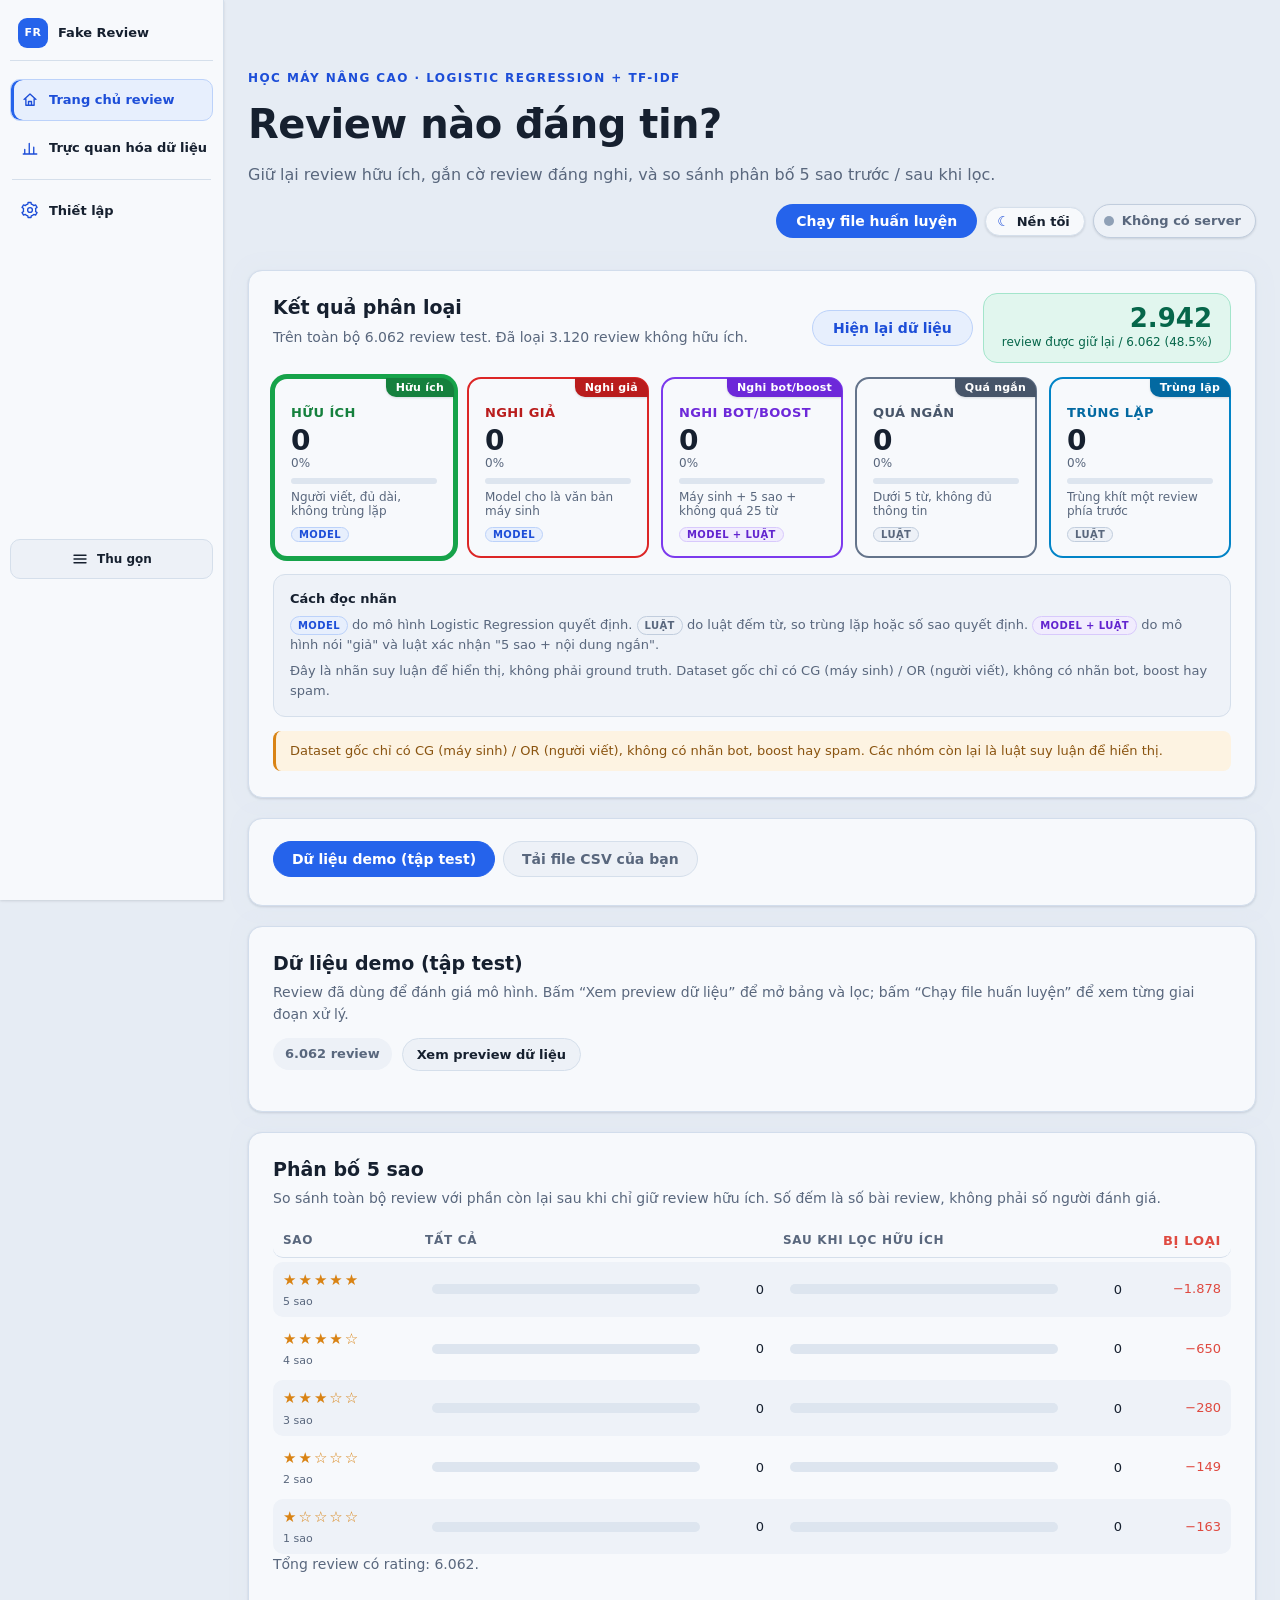
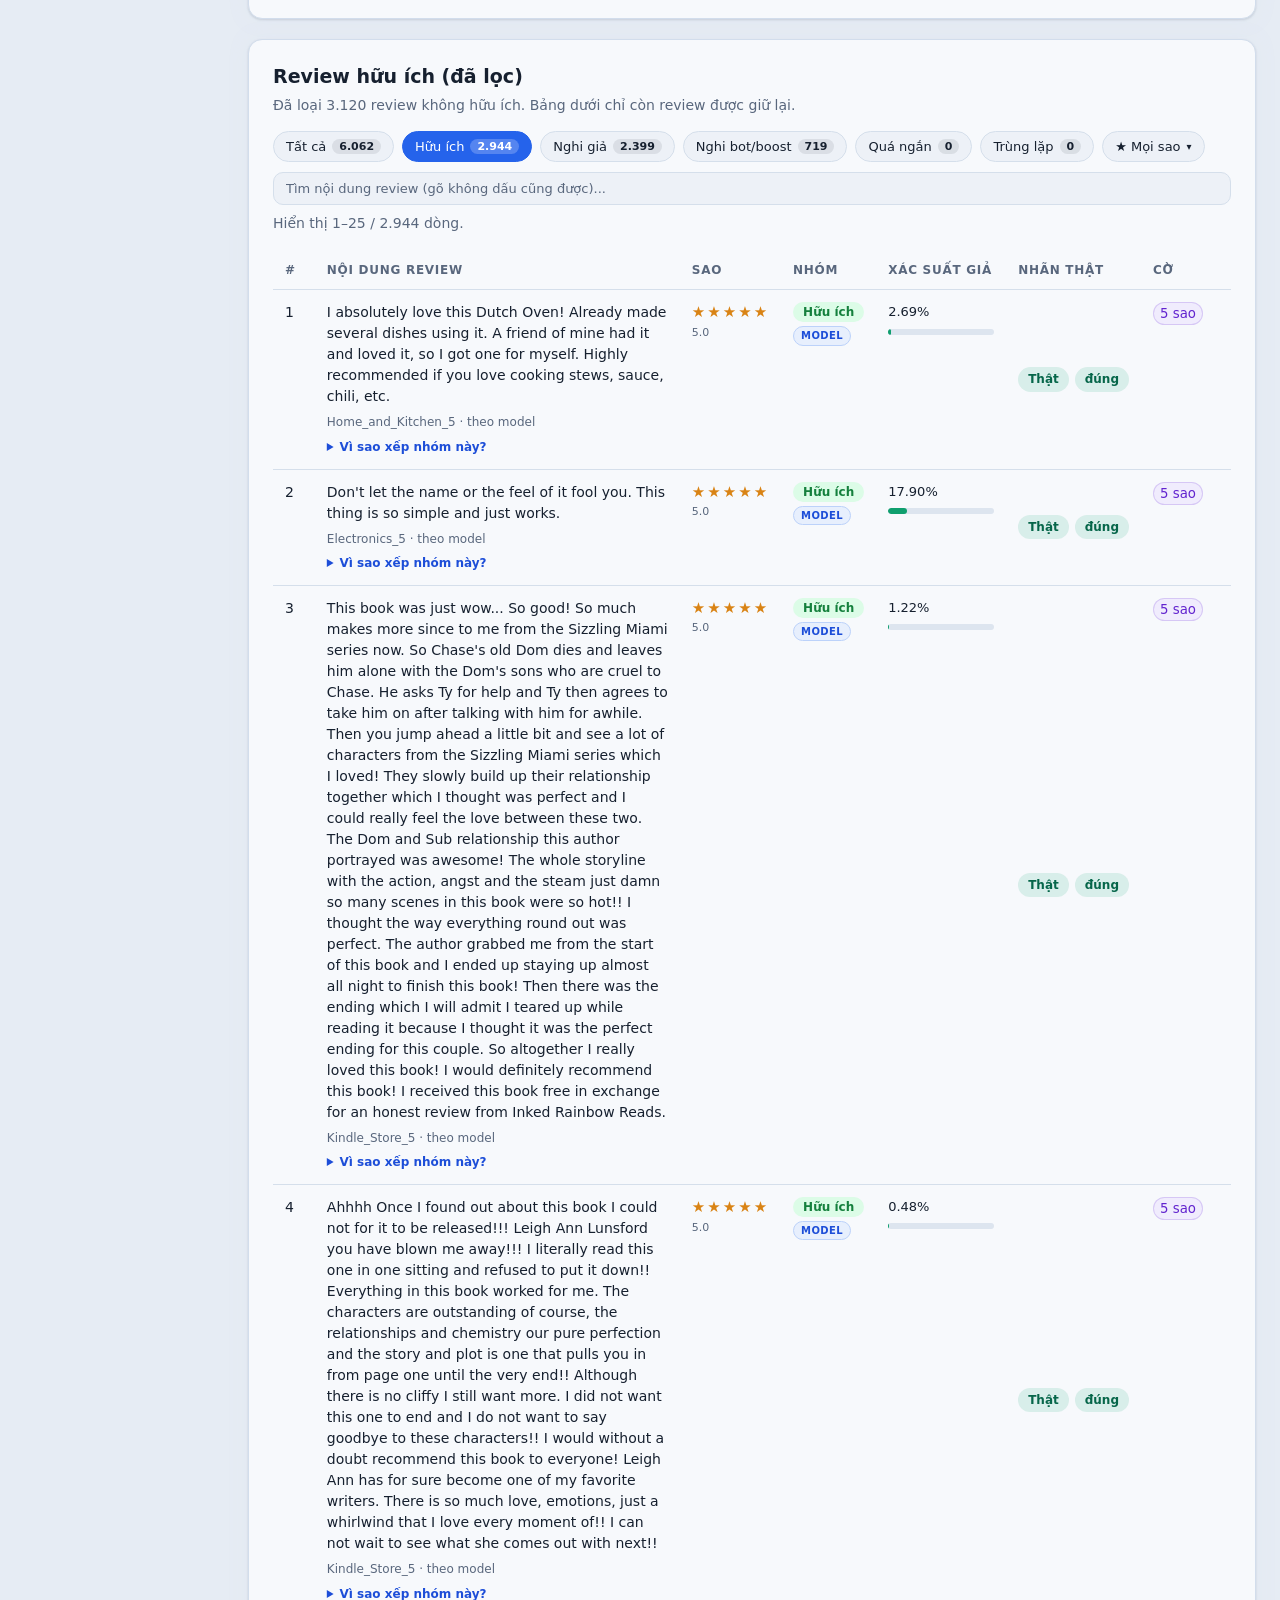
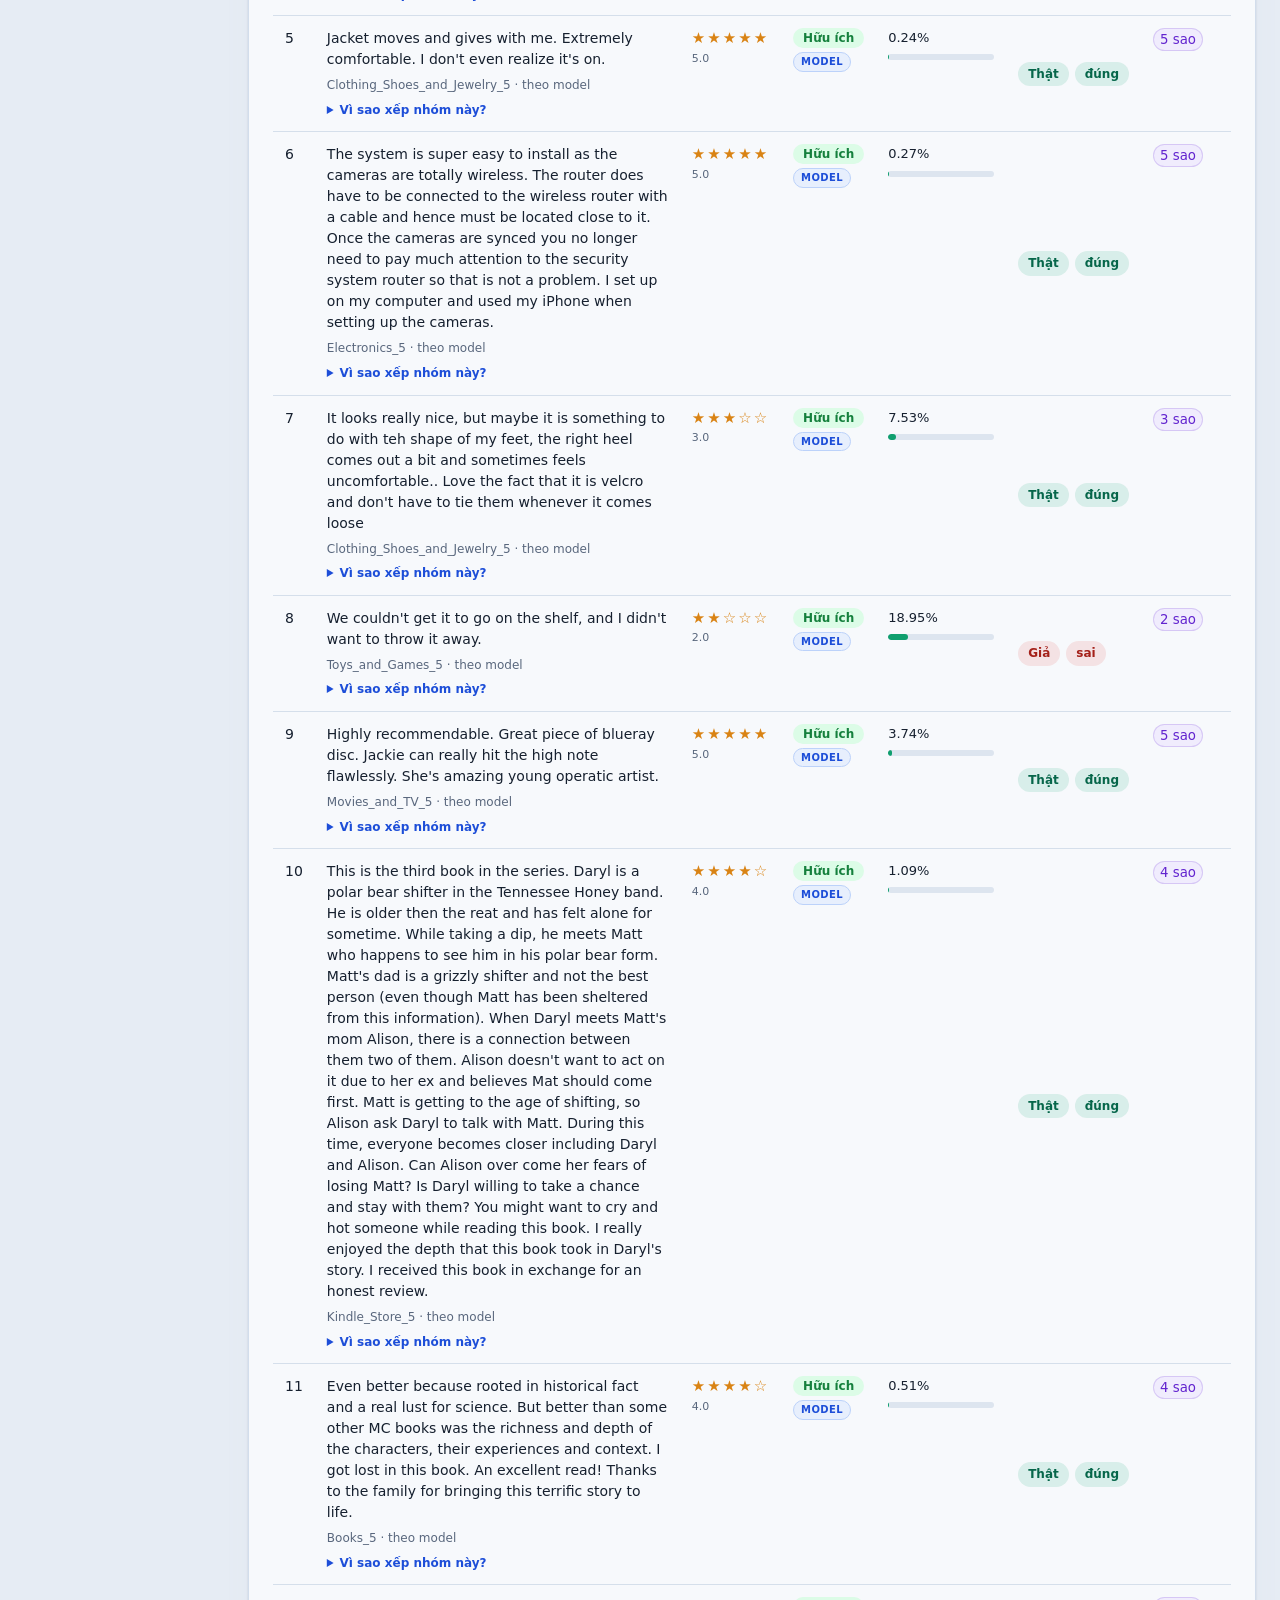
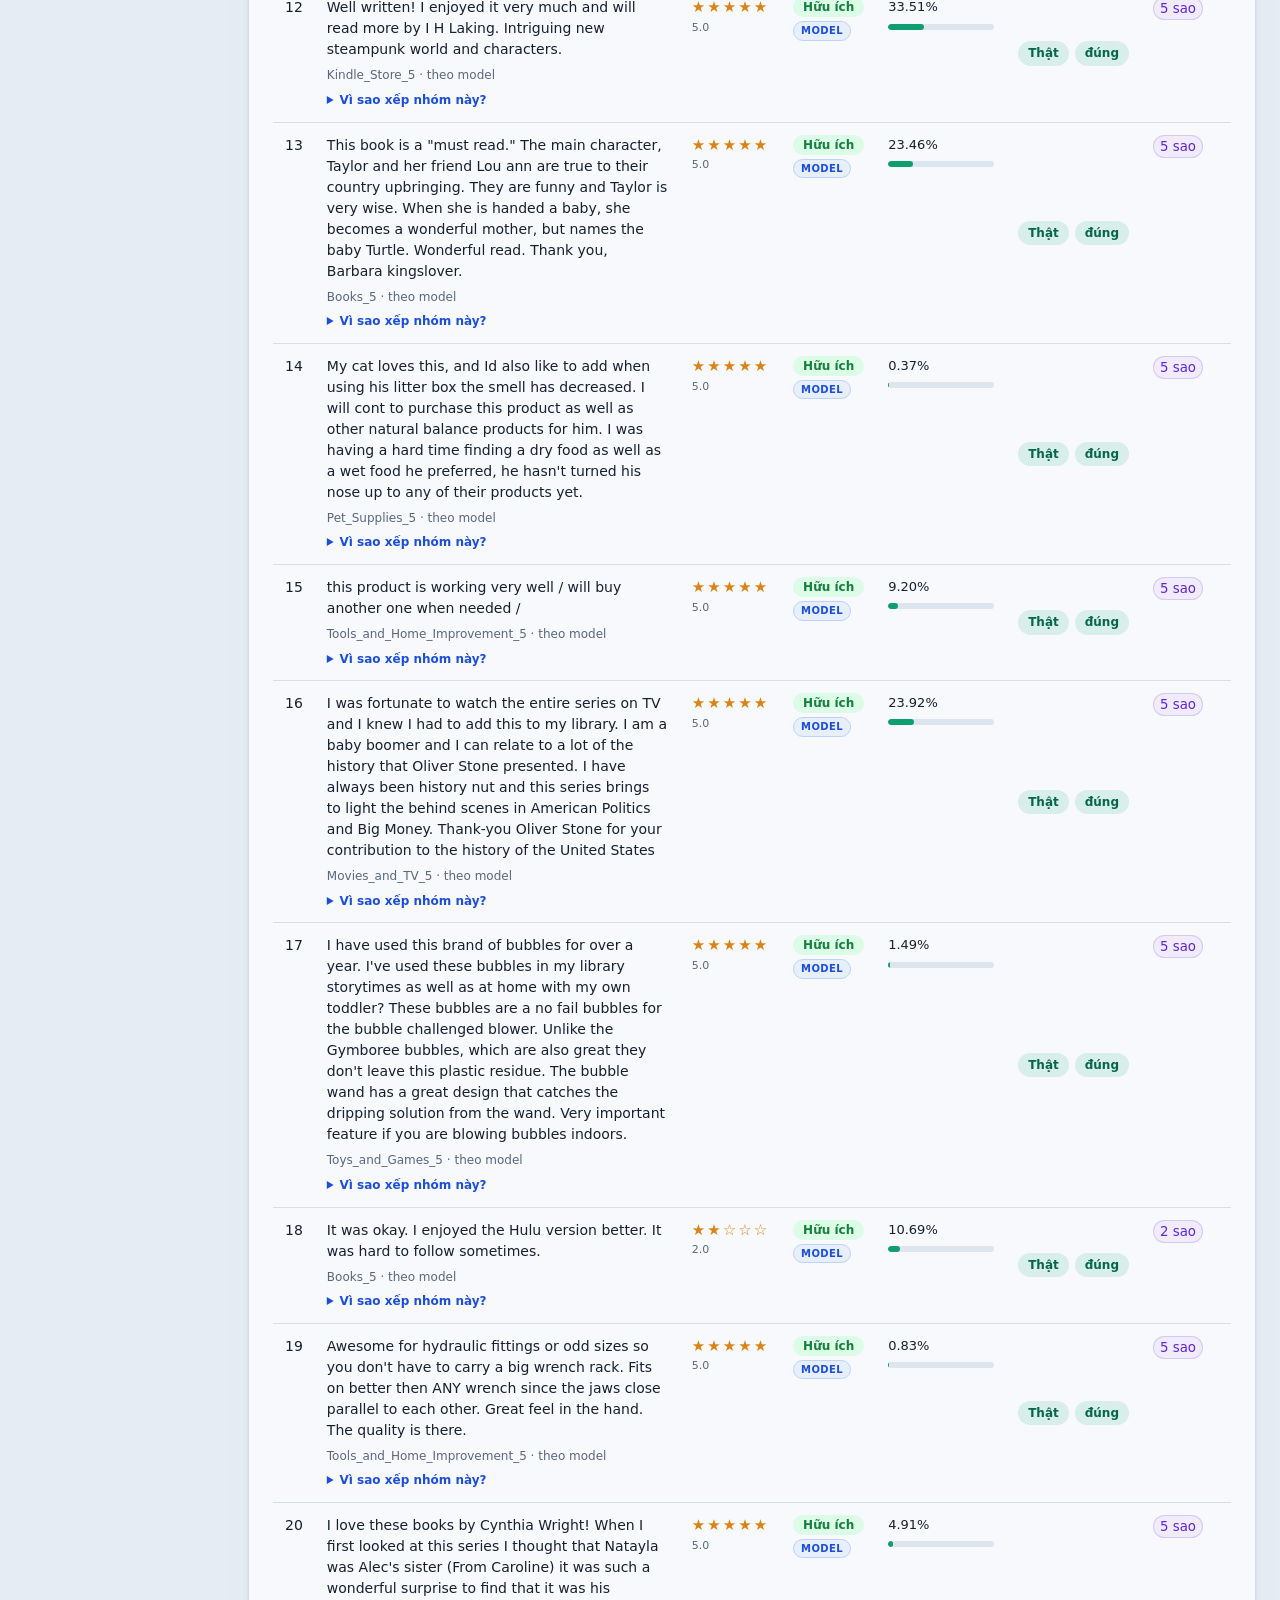
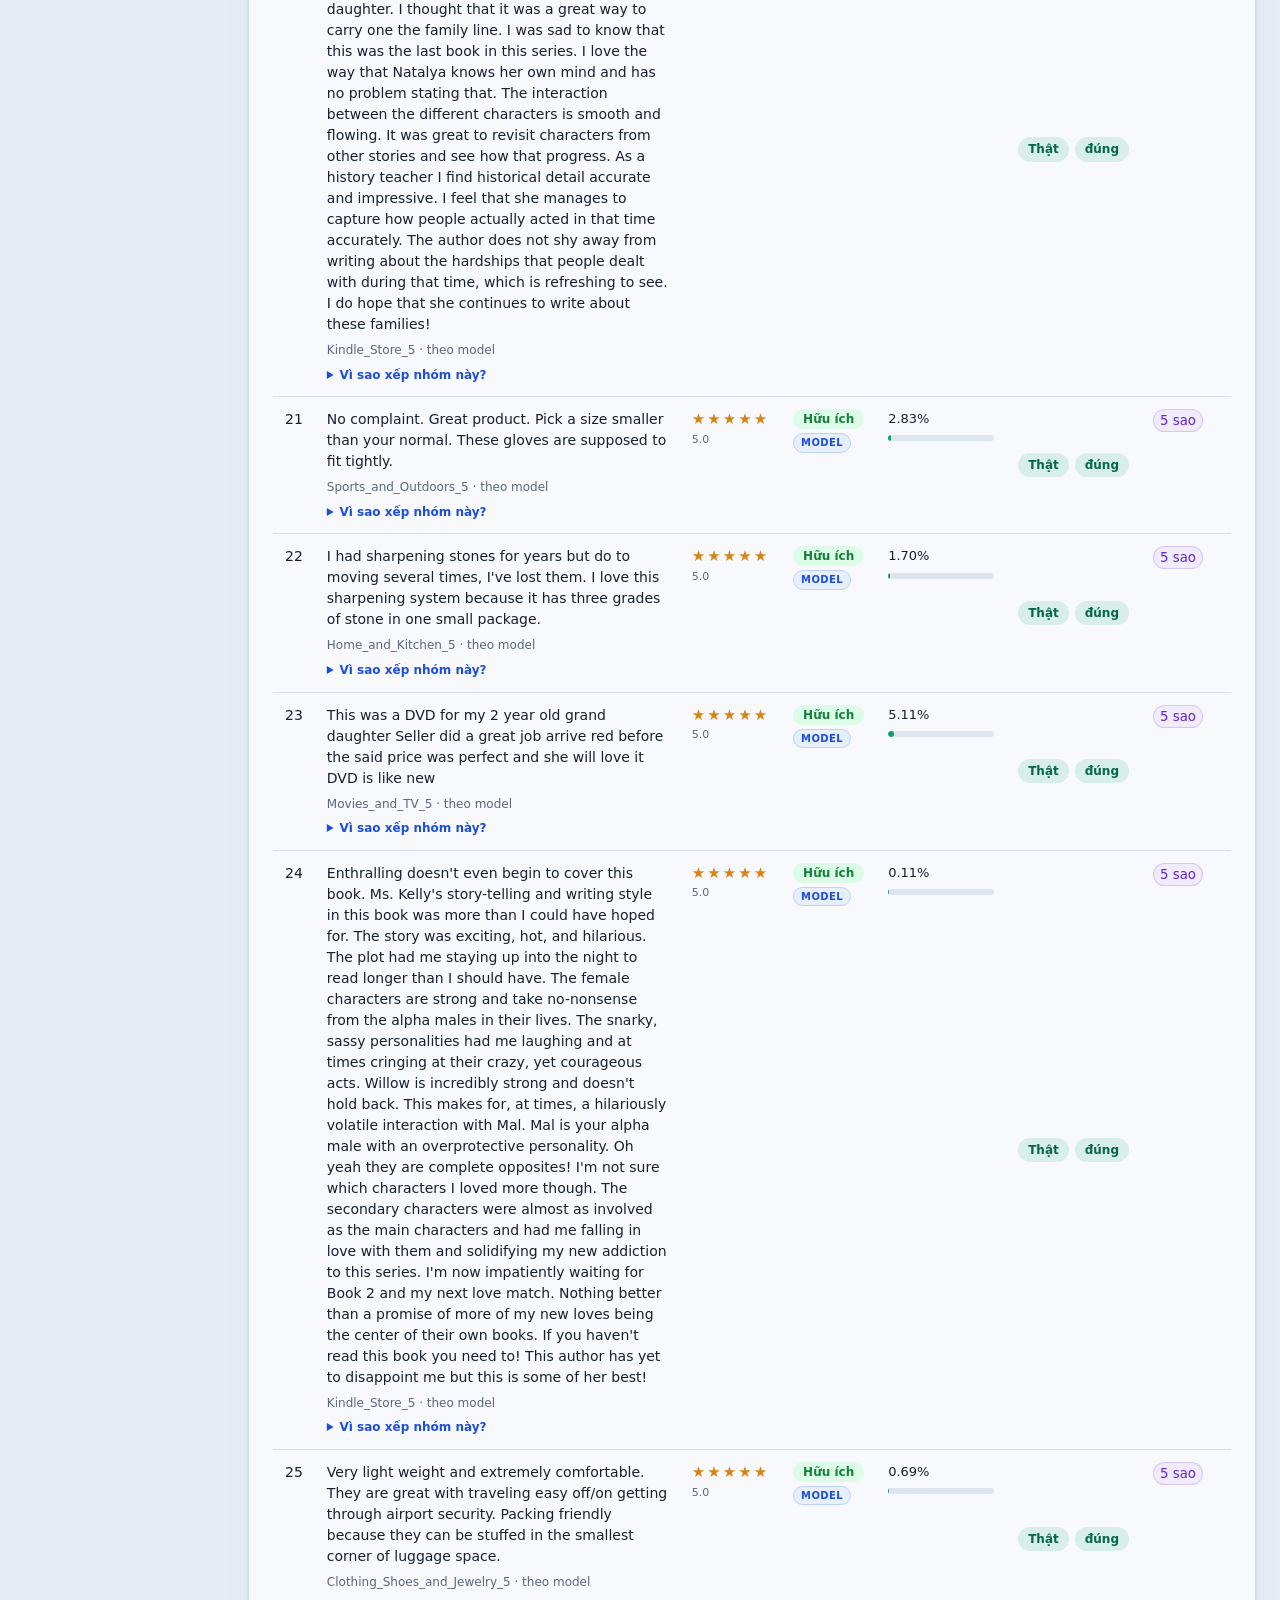
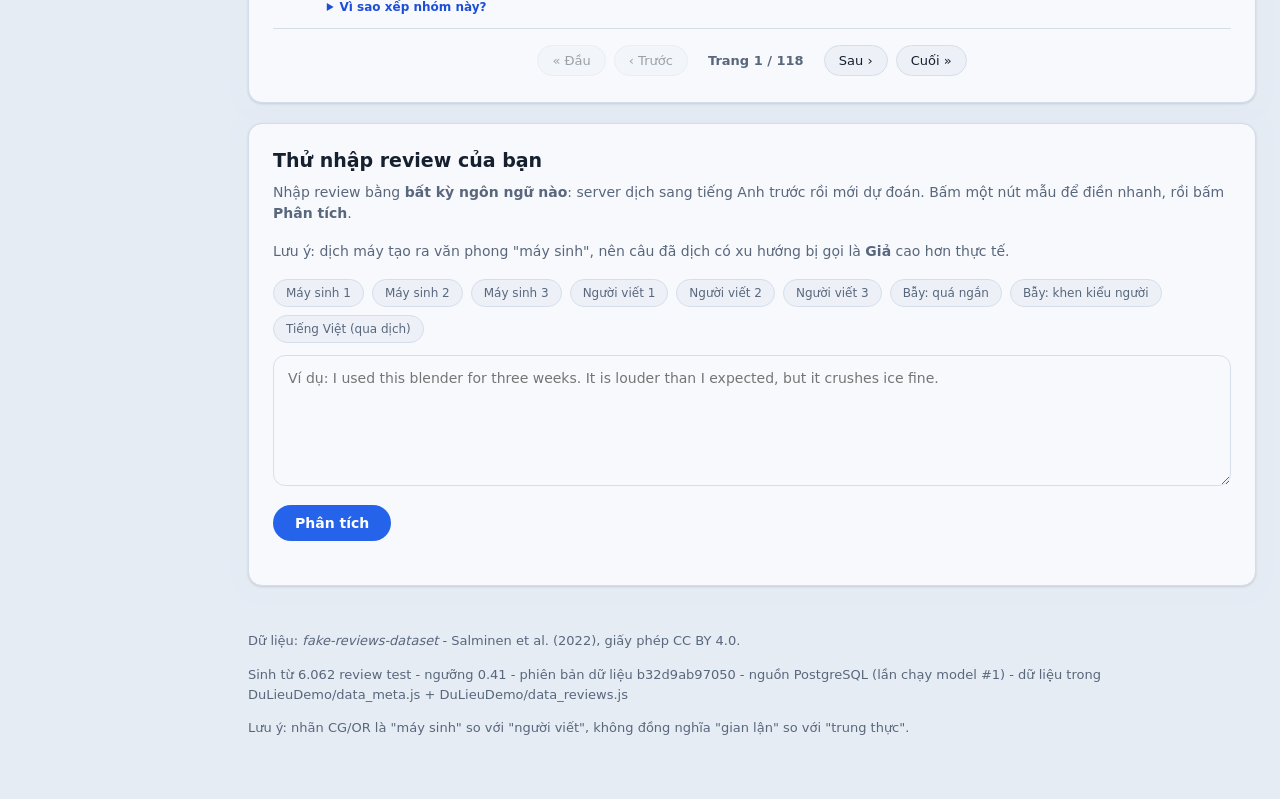
==== commit 3fdb5ff7: "Thiết kế giao diện web" ====
--- a/Web/index.html
+++ b/Web/index.html
@@ -1,15 +1,6 @@
 <!DOCTYPE html>
 <!--
   Đường dẫn: Du_An_Hoc_May_Nang_Cao\Web\index.html
-  Mục đích : Khung trang kiểm tra review cho đồ án Fake Review Detection.
-  Input    : data_meta.js + data_reviews.js (sinh bởi MaNguon/export_web_data.py)
-             + app.js + style.css
-  Output   : trang HTML tĩnh; mở bằng double-click để xem demo, hoặc mở qua
-             http://127.0.0.1:8000/ để dùng được nhập tay và tải file CSV.
-
-  Lưu ý kỹ thuật: các thẻ <script> bên dưới là loại "classic", KHÔNG dùng
-  type="module", vì Chrome chặn module khi mở qua giao thức file://.
-  app.js tự chèn thêm <script src="data_reviews.js"> khi cần vẽ bảng.
 -->
 <html lang="vi">
 <head>
@@ -35,34 +26,125 @@
         // Trình duyệt chặn localStorage: giữ mặc định nền sáng.
       }
       document.documentElement.setAttribute("data-theme", theme);
+
+      // Menu dọc mở ở lượt đầu; từ lượt sau giữ nguyên lựa chọn của người dùng.
+      var sidebar = "open";
+      try {
+        if (window.localStorage.getItem("fake-review-sidebar") === "collapsed") {
+          sidebar = "collapsed";
+        }
+      } catch (error) {
+        // Không đọc được localStorage thì vẫn mặc định mở.
+      }
+      document.documentElement.setAttribute("data-sidebar", sidebar);
     })();
   </script>
 </head>
 <body>
 
-  <!-- Màn hình chờ dùng hiệu ứng giọt lỏng (Gooey).
-       Hiện ngay từ đầu và do app.js tắt đi khi chạy xong, nên người xem thấy
-       hệ thống "đang xử lý" thay vì kết quả demo bật ra sẵn. -->
-  <div class="loader-screen" id="loader-screen" role="status" aria-live="polite">
-    <div class="loader-panel">
-      <div class="goo-stage" aria-hidden="true">
-        <span class="goo-blob goo-blob-1"></span>
-        <span class="goo-blob goo-blob-2"></span>
-        <span class="goo-blob goo-blob-3"></span>
-        <span class="goo-blob goo-blob-4"></span>
-        <span class="goo-blob goo-blob-5"></span>
-      </div>
-      <p class="loader-kicker">Học máy nâng cao &middot; Logistic Regression + TF-IDF</p>
-      <h2 class="loader-title" id="loader-title">Đang khởi động mô hình</h2>
-      <p class="loader-detail" id="loader-detail"></p>
-      <!-- Kết quả cuối cùng của từng bước đã xong. app.js chỉ thêm dòng khi
-           bước đó thật sự hoàn tất, nên không có kết quả bịa trước. -->
-      <ol class="loader-log" id="loader-log" aria-label="Kết quả từng bước"></ol>
-      <div class="loader-track" id="loader-track" role="progressbar"
-           aria-valuemin="0" aria-valuemax="100" aria-valuenow="0">
-        <div class="loader-fill" id="loader-fill"></div>
-      </div>
-      <p class="loader-timer" id="loader-timer"></p>
+  <!-- Menu dọc cố định bên trái. Mặc định mở; nút thu gọn nằm giữa cột. -->
+  <aside class="menu-sidebar" id="menu-wrap" aria-label="Menu chính">
+    <div class="menu-brand">
+      <span class="menu-brand-mark" aria-hidden="true">FR</span>
+      <span class="menu-brand-text">Fake Review</span>
+    </div>
+
+    <nav class="menu-panel" id="main-menu" aria-label="Menu chính">
+      <a class="menu-item is-active" id="menu-home" href="index.html"
+         aria-current="page" title="Trang chủ review">
+        <svg viewBox="0 0 24 24" aria-hidden="true" focusable="false">
+          <path d="M4 11.2 12 4l8 7.2M6.5 10v9h11v-9M10 19v-5h4v5"></path>
+        </svg>
+        <span class="menu-item-text">Trang chủ review</span>
+      </a>
+
+      <a class="menu-item" id="menu-visualize" href="truc_quan.html"
+         title="Trực quan hóa dữ liệu">
+        <svg viewBox="0 0 24 24" aria-hidden="true" focusable="false">
+          <path d="M3 20h18M5 20v-6M11 20V6M17 20v-9"></path>
+        </svg>
+        <span class="menu-item-text">Trực quan hóa dữ liệu</span>
+      </a>
+
+      <div class="menu-divider" role="separator"></div>
+
+      <button type="button" class="menu-item menu-settings" id="menu-settings"
+              title="Đổi nền sáng/tối">
+        <svg viewBox="0 0 24 24" aria-hidden="true" focusable="false">
+          <circle cx="12" cy="12" r="3.2"></circle>
+          <path d="M19.4 13.9a7.8 7.8 0 0 0 0-3.8l2-1.6-2-3.4-2.4 1a7.8 7.8 0 0 0-3.3-1.9L13.4 2h-4l-.3 2.2a7.8 7.8 0 0 0-3.3 1.9l-2.4-1-2 3.4 2 1.6a7.8 7.8 0 0 0 0 3.8l-2 1.6 2 3.4 2.4-1a7.8 7.8 0 0 0 3.3 1.9l.3 2.2h4l.3-2.2a7.8 7.8 0 0 0 3.3-1.9l2.4 1 2-3.4-2-1.6Z"></path>
+        </svg>
+        <span class="menu-item-text">Thiết lập</span>
+      </button>
+    </nav>
+
+    <button type="button" class="menu-toggle" id="menu-toggle"
+            aria-label="Thu gọn menu" aria-expanded="true" aria-controls="main-menu"
+            title="Thu gọn menu">
+      <svg viewBox="0 0 24 24" aria-hidden="true" focusable="false">
+        <path d="M4 7h16M4 12h16M4 17h16"></path>
+      </svg>
+      <span class="menu-toggle-text">Thu gọn</span>
+    </button>
+  </aside>
+
+  <!-- Màn hình chờ dùng hiệu ứng giọt lỏng (Gooey). Mặc định ẩn: trang mở ra
+       trước tiên cho xem preview dữ liệu, chỉ bấm nút huấn luyện mới hiện.
+       Sau khi chạy xong không tắt ngay mà chuyển sang bảng kết quả. -->
+  <div class="loader-screen is-hidden" id="loader-screen" role="status" aria-live="polite">
+    <!-- Panel thinking và panel result nằm trong cùng một khu vực, còn toàn bộ
+         nút điều khiển nằm ở .overlay-actions bên dưới. Nhờ vậy đổi trạng thái
+         không làm xô lệch vị trí các nút. -->
+    <div class="overlay-stage">
+      <div class="loader-panel" id="loader-panel">
+        <div class="goo-stage" aria-hidden="true">
+          <span class="goo-blob goo-blob-1"></span>
+          <span class="goo-blob goo-blob-2"></span>
+          <span class="goo-blob goo-blob-3"></span>
+          <span class="goo-blob goo-blob-4"></span>
+          <span class="goo-blob goo-blob-5"></span>
+        </div>
+        <p class="loader-kicker">Học máy nâng cao &middot; Logistic Regression + TF-IDF</p>
+        <h2 class="loader-title" id="loader-title">Đang khởi động mô hình</h2>
+        <p class="loader-detail" id="loader-detail"></p>
+        <!-- Kết quả cuối cùng của từng bước đã xong. app.js chỉ thêm dòng khi
+             bước đó thật sự hoàn tất, nên không có kết quả bịa trước. -->
+        <ol class="loader-log" id="loader-log" aria-label="Kết quả từng bước"></ol>
+        <p class="loader-timer" id="loader-timer"></p>
+      </div>
+
+      <!-- Hiện sau khi các bước chạy xong. Mỗi tab là một giai đoạn của luồng
+           huấn luyện; nội dung gồm bảng preview và biểu đồ thuộc giai đoạn đó. -->
+      <div class="result-panel" id="result-panel" hidden>
+        <div class="result-head">
+          <div>
+            <p class="loader-kicker">Học máy nâng cao &middot; Kết quả từng giai đoạn</p>
+            <h2 id="result-title">Quá trình xử lý đã hoàn tất</h2>
+            <p class="hint" id="result-subtitle"></p>
+          </div>
+        </div>
+        <div class="result-tabs" id="result-tabs" role="tablist"></div>
+        <div class="result-content" id="result-content" role="tabpanel"></div>
+      </div>
+    </div>
+
+    <!-- Khung nút dùng chung. Trước khi xong là Huỷ, sau khi xong là cụm
+         Đóng/Chạy lại; chiều cao và vị trí không đổi. -->
+    <div class="overlay-actions" id="overlay-actions">
+      <div class="overlay-buttons">
+        <button type="button" class="loader-cancel" id="loader-cancel">
+          Huỷ quá trình
+        </button>
+        <div class="result-actions" id="result-actions" hidden>
+          <button type="button" class="primary-button" id="result-close">
+            Đóng để xem kết quả phân loại
+          </button>
+          <button type="button" class="secondary-button" id="result-rerun">
+            Chạy lại quá trình
+          </button>
+        </div>
+      </div>
+      <p class="hint overlay-note" id="result-note"></p>
     </div>
   </div>
 
@@ -89,10 +171,10 @@
       <div class="header-badges" id="header-badges"></div>
 
       <div class="header-actions">
-        <!-- Bấm để chạy lại toàn bộ quá trình xử lý và xem màn hình chờ.
-             Nhãn hiện sau lần chạy đầu, tránh người xem bấm khi đang chờ. -->
-        <button type="button" class="replay-button" id="replay-button" hidden>
-          Chạy lại quá trình
+        <!-- Nút chạy luồng huấn luyện. Trang mở ra ở chế độ xem trước, chưa
+             tự động chạy; bấm nút này mới hiện màn hình thinking. -->
+        <button type="button" class="primary-button train-button" id="train-button">
+          Chạy file huấn luyện
         </button>
 
         <!-- Công tắc sáng/tối. Nhãn ghi hành động sẽ xảy ra khi bấm;
@@ -118,84 +200,6 @@
 
   <main id="app">
 
-    <!-- Chọn nguồn dữ liệu -->
-    <section class="card source-card">
-      <div class="source-tabs" role="tablist">
-        <button type="button" class="source-tab is-active" id="tab-demo">
-          Dữ liệu demo (tập test)
-        </button>
-        <button type="button" class="source-tab" id="tab-upload">
-          Tải file CSV của bạn
-        </button>
-      </div>
-      <p class="source-note" id="source-note"></p>
-    </section>
-
-    <!-- Bảng tải file CSV -->
-    <section class="card upload-card" id="upload-card" hidden>
-      <h2>Tải file CSV để phân tích</h2>
-      <p class="hint">
-        File cần có cột <code>text_</code> hoặc <code>text</code>. Hai cột
-        <code>rating</code> (1-5) và <code>category</code> là tùy chọn. Cột
-        <code>label</code> nếu có sẽ bị bỏ qua vì đây là dữ liệu chưa biết nhãn.
-      </p>
-
-      <div class="upload-row">
-        <input type="file" id="csv-file" accept=".csv,text/csv">
-        <span class="hint upload-inline-hint">
-          Chọn file xong, bảng sẽ hiện ra bên dưới để xem trước và sửa.
-        </span>
-      </div>
-
-      <p class="hint" id="upload-limit"></p>
-      <p class="upload-status" id="upload-status"></p>
-      <div class="upload-warnings" id="upload-warnings"></div>
-    </section>
-
-    <!-- Xem trước + sửa bảng CSV ngay trên web.
-         Vì sao có thẻ này: trước đây muốn sửa một ô phải mở Excel, lưu file,
-         rồi tải lại; nay sửa trực tiếp rồi bấm chạy. -->
-    <section class="card editor-card" id="editor-card" hidden>
-      <div class="section-heading">
-        <div>
-          <h2>Xem trước và sửa bảng dữ liệu</h2>
-          <p class="hint" id="editor-hint">
-            Sửa trực tiếp trong ô. Cột <code>text_</code> dùng ô nhiều dòng.
-          </p>
-        </div>
-        <span class="editor-count" id="editor-count"></span>
-      </div>
-
-      <div class="table-wrap editor-wrap">
-        <table class="editor-table">
-          <thead id="editor-head"></thead>
-          <tbody id="editor-body"></tbody>
-        </table>
-      </div>
-
-      <div class="editor-pager">
-        <button type="button" class="page-button" id="editor-prev">&lsaquo; Trước</button>
-        <span class="page-label" id="editor-page-label"></span>
-        <button type="button" class="page-button" id="editor-next">Sau &rsaquo;</button>
-        <button type="button" class="page-button" id="editor-add">+ Thêm dòng</button>
-      </div>
-
-      <label class="toggle">
-        <input type="checkbox" id="translate-upload" checked>
-        Dịch từng dòng sang tiếng Anh trước khi dự đoán (chậm, cần mạng)
-      </label>
-
-      <div class="editor-actions">
-        <button type="button" class="primary-button" id="editor-run">
-          Chạy phân tích bảng
-        </button>
-        <button type="button" class="secondary-button" id="editor-save">
-          Lưu CSV...
-        </button>
-        <span class="hint editor-status" id="editor-status"></span>
-      </div>
-    </section>
-
     <!-- 5 thẻ nhóm + số review hữu ích -->
     <section class="card" id="summary-card" hidden>
       <div class="section-heading">
@@ -203,8 +207,15 @@
           <h2>Kết quả phân loại</h2>
           <p class="hint" id="summary-hint"></p>
         </div>
-        <div class="useful-pill" id="useful-pill"></div>
-      </div>
+        <div class="summary-actions">
+          <!-- Nút này hiện sau khi reload: bấm mới chạy delay + tăng số từ 0.
+               Luôn có mặt trong khung để việc đổi chữ/khoá nút không xô layout. -->
+          <button type="button" class="secondary-button reveal-button"
+                  id="reveal-data-button" disabled>Đã hiện dữ liệu</button>
+          <div class="useful-pill" id="useful-pill"></div>
+        </div>
+      </div>
+
       <div class="category-grid" id="category-grid"></div>
 
       <!-- Bảng giải thích cơ sở của từng nhóm. Vì sao đặt ngay dưới thẻ:
@@ -233,6 +244,144 @@
       </p>
     </section>
 
+    <!-- Chọn nguồn dữ liệu -->
+    <section class="card source-card">
+      <div class="source-tabs" role="tablist">
+        <button type="button" class="source-tab is-active" id="tab-demo">
+          Dữ liệu demo (tập test)
+        </button>
+        <button type="button" class="source-tab" id="tab-upload">
+          Tải file CSV của bạn
+        </button>
+      </div>
+      <p class="source-note" id="source-note"></p>
+    </section>
+
+    <!-- Thẻ demo hiện sẵn nhưng bảng review chỉ mở khi bấm nút. Không tự chạy
+         mô hình: bảng đọc data_reviews.js rồi nạp dần 100 dòng một lượt. -->
+    <section class="card preview-card" id="preview-card">
+      <div class="section-heading">
+        <div>
+          <h2>Dữ liệu demo (tập test)</h2>
+          <p class="hint" id="preview-hint">
+            Review đã dùng để đánh giá mô hình. Bấm “Xem preview dữ liệu” để mở
+            bảng và lọc; bấm “Chạy file huấn luyện” để xem từng giai đoạn xử lý.
+          </p>
+        </div>
+        <div class="preview-heading-actions">
+          <span class="editor-count" id="preview-count"></span>
+          <button type="button" class="replay-button" id="preview-toggle"
+                  aria-expanded="false" aria-controls="preview-panel">
+            Xem preview dữ liệu
+          </button>
+        </div>
+      </div>
+
+      <div id="preview-panel" hidden>
+        <div class="preview-filter" id="preview-filter">
+          <div class="preview-filter-row">
+            <label class="preview-filter-label" for="preview-search">Tìm nội dung</label>
+            <input type="search" id="preview-search"
+                   placeholder="Gõ vài chữ, có hoặc không dấu đều được..."
+                   autocomplete="off">
+            <button type="button" class="page-button" id="preview-filter-reset">
+              Xoá lọc
+            </button>
+          </div>
+          <div class="preview-filter-row">
+            <span class="preview-filter-label">Lọc nhanh</span>
+            <div class="preview-filter-chips" id="preview-filter-chips"></div>
+          </div>
+          <p class="hint" id="preview-filter-count"></p>
+        </div>
+
+        <div class="table-wrap" id="preview-table-wrap">
+          <table class="result-table">
+            <thead>
+              <tr>
+                <th>#</th><th>Nội dung review</th><th>Sao</th>
+                <th>Nhãn thật</th><th>Xác suất giả</th><th>Nhóm</th>
+              </tr>
+            </thead>
+            <tbody id="preview-body"></tbody>
+          </table>
+        </div>
+        <p class="hint infinite-status" id="preview-table-status"></p>
+
+        <div class="editor-actions">
+          <button type="button" class="primary-button" id="preview-run-button">
+            Chạy file huấn luyện
+          </button>
+          <span class="hint" id="preview-status"></span>
+        </div>
+      </div>
+    </section>
+
+    <!-- Bảng tải file CSV -->
+    <section class="card upload-card" id="upload-card" hidden>
+      <h2>Tải file CSV để phân tích</h2>
+      <p class="hint">
+        File cần có cột <code>text_</code> hoặc <code>text</code>. Hai cột
+        <code>rating</code> (1-5) và <code>category</code> là tùy chọn. Cột
+        <code>label</code> nếu có sẽ bị bỏ qua vì đây là dữ liệu chưa biết nhãn.
+      </p>
+
+      <div class="upload-row">
+        <input type="file" id="csv-file" accept=".csv,text/csv">
+        <span class="hint upload-inline-hint">
+          Chọn file xong, bảng sẽ hiện ra bên dưới để xem trước và sửa.
+        </span>
+      </div>
+
+      <p class="hint" id="upload-limit"></p>
+      <p class="upload-status" id="upload-status"></p>
+      <div class="upload-warnings" id="upload-warnings"></div>
+    </section>
+
+    <!-- Xem trước + sửa bảng CSV ngay trên web.
+         Vì sao có thẻ này: trước đây muốn sửa một ô phải mở Excel, lưu file,
+         rồi tải lại; nay sửa trực tiếp rồi bấm chạy. -->
+    <section class="card editor-card" id="editor-card" hidden>
+      <div class="section-heading">
+        <div>
+          <h2>Xem trước và sửa bảng dữ liệu</h2>
+          <p class="hint" id="editor-hint">
+            Sửa trực tiếp trong ô. Cột <code>text_</code> dùng ô nhiều dòng.
+          </p>
+        </div>
+        <span class="editor-count" id="editor-count"></span>
+      </div>
+
+      <div class="table-wrap editor-wrap">
+        <table class="editor-table">
+          <thead id="editor-head"></thead>
+          <tbody id="editor-body"></tbody>
+        </table>
+      </div>
+
+      <div class="editor-pager">
+        <button type="button" class="page-button" id="editor-prev">&lsaquo; Trước</button>
+        <span class="page-label" id="editor-page-label"></span>
+        <button type="button" class="page-button" id="editor-next">Sau &rsaquo;</button>
+        <button type="button" class="page-button" id="editor-add">+ Thêm dòng</button>
+      </div>
+
+      <label class="toggle">
+        <input type="checkbox" id="translate-upload" checked>
+        Dịch từng dòng sang tiếng Anh trước khi dự đoán (chậm, cần mạng)
+      </label>
+
+      <div class="editor-actions">
+        <button type="button" class="primary-button" id="editor-run">
+          Chạy phân tích bảng
+        </button>
+        <button type="button" class="secondary-button" id="editor-save">
+          Lưu CSV...
+        </button>
+        <span class="hint editor-status" id="editor-status"></span>
+      </div>
+    </section>
+
     <!-- Bảng phân bố 5 sao -->
     <section class="card" id="star-card" hidden>
       <div class="section-heading">
@@ -258,6 +407,12 @@
       </div>
 
       <div class="filter-chips" id="filter-chips"></div>
+      <div class="filter-tools">
+        <input type="search" id="table-search" aria-label="Tìm nội dung review"
+               placeholder="Tìm nội dung review (gõ không dấu cũng được)..."
+               autocomplete="off">
+      </div>
+      <div class="active-filters" id="active-filters"></div>
       <p class="hint" id="table-count"></p>
 
       <div class="table-wrap">
@@ -305,63 +460,6 @@
       <div class="predict-result" id="predict-result"></div>
     </section>
 
-    <!-- Số liệu kỹ thuật, mặc định thu gọn -->
-    <details class="card technical" id="technical-section" hidden>
-      <summary>Số liệu kỹ thuật (dành cho báo cáo)</summary>
-
-      <div class="technical-body">
-        <section class="report-block">
-          <h2>Chỉ số tổng quan</h2>
-          <p class="hint">
-            Mọi chỉ số tính tại ngưỡng quyết định đã chọn trên tập val.
-            F1 là chỉ số chính vì nó cân bằng Precision và Recall.
-          </p>
-          <div class="kpi-grid" id="kpi-grid"></div>
-        </section>
-
-        <section class="report-block">
-          <h2>Confusion matrix</h2>
-          <p class="hint">
-            Hàng là nhãn thật, cột là nhãn model dự đoán.
-          </p>
-          <div class="confusion-grid" id="confusion-grid"></div>
-          <ul class="note-list" id="confusion-legend"></ul>
-        </section>
-
-        <section class="report-block">
-          <h2>Phân bố xác suất model gán nhãn Giả</h2>
-          <p class="hint">
-            Mỗi cột là số review rơi vào một khoảng xác suất. Hai màu là nhãn thật.
-            Đường nét đứt là ngưỡng quyết định.
-          </p>
-          <div class="chart-toolbar" id="histogram-legend"></div>
-          <div class="chart-box" id="histogram-chart"></div>
-        </section>
-
-        <section class="report-block">
-          <h2>Vì sao chọn ngưỡng đó - quét trên tập val</h2>
-          <p class="hint">
-            Mỗi điểm trên trục ngang là một ngưỡng thử. F1 đạt đỉnh ở ngưỡng
-            được chọn.
-          </p>
-          <div class="chart-toolbar" id="curve-legend"></div>
-          <div class="chart-box" id="curve-chart"></div>
-        </section>
-
-        <section class="report-block">
-          <h2>Độ tin cậy của xác suất (hiệu chuẩn)</h2>
-          <p class="hint">
-            Nếu model nói "70% là giả" thì thực tế phải có khoảng 70% review
-            trong nhóm đó là giả. Điểm càng gần đường chéo thì xác suất càng
-            đáng tin. Bán kính điểm thể hiện số review trong khoảng.
-          </p>
-          <div class="chart-toolbar" id="reliability-legend"></div>
-          <div class="chart-box" id="reliability-chart"></div>
-          <p class="hint" id="reliability-summary"></p>
-        </section>
-      </div>
-    </details>
-
   </main>
 
   <footer class="page-footer">
--- a/Web/style.css
+++ b/Web/style.css
@@ -119,6 +119,14 @@
   --chart-s3: #2563eb;
   --chart-band: rgba(37, 99, 235, 0.35);
 
+  /* Lớp phủ thinking đủ mờ để nhìn rõ giao diện phía sau; bản result đậm hơn
+     để bảng kết quả không bị chữ nền làm rối. */
+  --overlay: rgba(230, 236, 244, 0.62);
+  --overlay-strong: rgba(230, 236, 244, 0.92);
+
+  /* Chiều rộng cột menu dọc. Giá trị thu gọn được đổi qua data-sidebar trên <html>. */
+  --sidebar-width: 224px;
+
   --radius: 14px;
   /* Đổ bóng rất nhẹ: viền 1px mới là thứ tách card khỏi nền, không phải bóng. */
   --shadow: 0 1px 2px rgba(22, 32, 47, 0.06), 0 1px 3px rgba(22, 32, 47, 0.08);
@@ -219,8 +227,15 @@
   --chart-s3: #7caeff;
   --chart-band: rgba(124, 174, 255, 0.3);
 
+  --overlay: rgba(11, 18, 32, 0.72);
+  --overlay-strong: rgba(11, 18, 32, 0.94);
+
   --shadow: 0 1px 2px rgba(0, 0, 0, 0.4), 0 1px 3px rgba(0, 0, 0, 0.5);
   --shadow-lift: 0 8px 20px rgba(0, 0, 0, 0.45);
+}
+
+:root[data-sidebar="collapsed"] {
+  --sidebar-width: 68px;
 }
 
 /* Ở nền tối, 5 màu nhóm đều là màu sáng nên chữ trên huy hiệu phải là chữ tối. */
@@ -238,12 +253,16 @@
 
 body {
   margin: 0;
+  /* Toàn bộ nội dung nằm sau cột menu dọc; đổi data-sidebar là cả trang tự
+     dời theo, không phải sửa từng header/main/footer. */
+  padding-left: var(--sidebar-width);
   font-family: "Segoe UI", system-ui, -apple-system, Arial, sans-serif;
   color: var(--ink);
   line-height: 1.55;
   /* Nền phẳng: bỏ hai vệt gradient màu, vì chúng làm nền không còn trung tính
      và tranh mắt với số liệu. */
   background: var(--bg);
+  transition: padding-left 0.22s ease;
 }
 
 /* Viền focus thống nhất cho cả bàn phím và chuột, dùng đúng màu nhấn. */
@@ -340,6 +359,181 @@
   color: var(--accent-text);
 }
 
+/* ---------- Thanh menu dọc bên trái ---------- */
+/* Sidebar là cột cố định, mở mặc định. Script đầu trang đọc localStorage rồi
+   gán data-sidebar lên <html>, nên trang không bị nháy khi tải lại. */
+.menu-sidebar {
+  position: fixed;
+  top: 0;
+  left: 0;
+  bottom: 0;
+  z-index: 70;
+  width: var(--sidebar-width);
+  display: flex;
+  flex-direction: column;
+  gap: 6px;
+  padding: 18px 10px;
+  border-right: 1px solid var(--line);
+  background: var(--surface);
+  box-shadow: var(--shadow);
+  transition: width 0.22s ease;
+}
+
+.menu-brand {
+  display: flex;
+  align-items: center;
+  gap: 10px;
+  min-height: 38px;
+  padding: 0 8px 12px;
+  border-bottom: 1px solid var(--line);
+  color: var(--ink);
+  font-size: 13px;
+  font-weight: 700;
+  white-space: nowrap;
+  overflow: hidden;
+}
+
+.menu-brand-mark {
+  flex: 0 0 30px;
+  display: grid;
+  place-items: center;
+  width: 30px;
+  height: 30px;
+  border-radius: 9px;
+  background: var(--accent);
+  color: var(--accent-ink);
+  font-size: 11px;
+  letter-spacing: 0.04em;
+}
+
+.menu-panel {
+  display: flex;
+  flex-direction: column;
+  gap: 6px;
+  margin-top: 12px;
+}
+
+.menu-item {
+  width: 100%;
+  display: flex;
+  align-items: center;
+  gap: 10px;
+  padding: 10px;
+  border: 1px solid transparent;
+  border-radius: 10px;
+  background: transparent;
+  color: var(--ink);
+  font-family: inherit;
+  font-size: 13px;
+  font-weight: 600;
+  text-align: left;
+  text-decoration: none;
+  cursor: pointer;
+  white-space: nowrap;
+  overflow: hidden;
+}
+
+.menu-item:hover {
+  border-color: var(--line);
+  background: var(--surface-2);
+}
+
+/* Mục đang dùng: nền nhấn + viền accent + vạch ở mép trái. Vạch này vẫn hiện
+   khi sidebar thu gọn chỉ còn icon, nên nhận diện được mọi trạng thái. */
+.menu-item.is-active {
+  border-color: var(--accent-line);
+  background: var(--accent-soft);
+  color: var(--accent-text);
+  box-shadow: inset 3px 0 0 var(--accent);
+}
+
+.menu-item.is-active svg,
+.menu-item.is-active .menu-item-icon {
+  color: var(--accent-text);
+}
+
+.menu-item svg,
+.menu-item-icon {
+  flex: 0 0 18px;
+  width: 18px;
+  height: 18px;
+  fill: none;
+  stroke: currentColor;
+  stroke-width: 1.8;
+  stroke-linecap: round;
+  stroke-linejoin: round;
+  color: var(--accent-text);
+}
+
+.menu-item-icon {
+  display: grid;
+  place-items: center;
+  stroke: none;
+  font-size: 16px;
+  line-height: 1;
+}
+
+/* Nút thu gọn nằm giữa chiều cao cột, sau nhóm mục menu. */
+.menu-toggle {
+  margin: auto 0;
+  min-height: 40px;
+  display: flex;
+  align-items: center;
+  justify-content: center;
+  gap: 8px;
+  padding: 8px;
+  border: 1px solid var(--line);
+  border-radius: 10px;
+  background: var(--surface-2);
+  color: var(--ink);
+  font-family: inherit;
+  font-size: 12px;
+  font-weight: 700;
+  white-space: nowrap;
+  cursor: pointer;
+  transition: background 0.15s ease, border-color 0.15s ease;
+}
+
+.menu-toggle:hover {
+  border-color: var(--accent-line);
+  background: var(--accent-soft);
+}
+
+.menu-toggle svg {
+  flex: 0 0 18px;
+  width: 18px;
+  height: 18px;
+  fill: none;
+  stroke: currentColor;
+  stroke-width: 1.8;
+  stroke-linecap: round;
+  stroke-linejoin: round;
+}
+
+.menu-divider {
+  height: 1px;
+  margin: 4px 2px;
+  background: var(--line);
+}
+
+:root[data-sidebar="collapsed"] .menu-item-text,
+:root[data-sidebar="collapsed"] .menu-brand-text,
+:root[data-sidebar="collapsed"] .menu-toggle-text {
+  display: none;
+}
+
+:root[data-sidebar="collapsed"] .menu-sidebar {
+  padding-left: 8px;
+  padding-right: 8px;
+}
+
+:root[data-sidebar="collapsed"] .menu-item,
+:root[data-sidebar="collapsed"] .menu-toggle {
+  justify-content: center;
+  padding-left: 0;
+  padding-right: 0;
+}
+
 /* ---------- Đèn báo kết nối CSDL ---------- */
 /* Bốn trạng thái phải phân biệt được ngay cả khi nhìn nhanh:
    đổi màu chữ, màu viền, màu nền; trạng thái mất kết nối còn nháy nhẹ. */
@@ -454,6 +648,91 @@
   box-shadow: var(--shadow);
 }
 
+/* Highlight chỉ áp cho các hàng của bảng "Review hữu ích" đã lọc. Các thẻ
+   kết quả phân loại (.category-card, .kpi) giữ nguyên hover cũ. Viền dày hai
+   bên được vẽ bằng box-shadow inset ngay trên ô đầu/cuối: nằm trọn trong ô nên
+   khung cuộn của bảng không thể cắt mất một phần viền. */
+#table-body tr {
+  transition: transform 0.25s ease, box-shadow 0.25s ease;
+}
+
+#table-body td {
+  transition: box-shadow 0.25s ease;
+}
+
+#table-body tr:hover {
+  position: relative;
+  z-index: 2;
+  transform: scale(1.015) translateY(-3px);
+  box-shadow:
+    inset 0 0 0 1px var(--accent-line),
+    var(--shadow-lift);
+}
+
+/* Bo góc theo chuẩn 10px ở hai đầu hàng, kể cả khi bảng dùng border-collapse. */
+#table-body tr:hover td:first-child {
+  border-top-left-radius: 10px;
+  border-bottom-left-radius: 10px;
+  box-shadow: inset 4px 0 0 var(--accent);
+}
+
+#table-body tr:hover td:last-child {
+  border-top-right-radius: 10px;
+  border-bottom-right-radius: 10px;
+  box-shadow: inset -4px 0 0 var(--accent);
+}
+
+/* Hiệu ứng xuất hiện lần lượt khi tải lại trang. JS gán animation-delay từng
+   thẻ (80ms) rồi bỏ class ở animationend; dùng backwards để thẻ không nháy
+   trước khi tới lượt. */
+@keyframes card-enter {
+  from {
+    opacity: 0;
+    transform: translateY(14px);
+  }
+  to {
+    opacity: 1;
+    transform: translateY(0);
+  }
+}
+
+main > .card.is-entering,
+main .category-card.is-entering {
+  animation: card-enter 420ms ease;
+  animation-fill-mode: backwards;
+}
+
+/* Nhịp thở khi trang đứng yên: chỉ một lớp viền mờ đổi opacity, không đổi
+   box-shadow hay layout, nên vẫn mượt trên điện thoại. */
+.card {
+  position: relative;
+}
+
+.card::after {
+  content: "";
+  position: absolute;
+  inset: -1px;
+  z-index: 0;
+  border-radius: inherit;
+  pointer-events: none;
+  box-shadow: inset 0 0 0 1px var(--accent-line), 0 0 18px var(--accent-ring);
+  opacity: 0.08;
+  animation: ambient-breathe 7s ease-in-out infinite;
+}
+
+main > .card:nth-child(3n+2)::after {
+  animation-delay: -2.3s;
+}
+
+main > .card:nth-child(3n)::after {
+  animation-delay: -4.6s;
+}
+
+@keyframes ambient-breathe {
+  0%, 100% { opacity: 0.06; }
+  50% { opacity: 0.16; }
+}
+
 .card h2 {
   margin: 0 0 6px;
   font-size: 19px;
@@ -570,6 +849,20 @@
 }
 
 /* ---------- 5 thẻ nhóm ---------- */
+.summary-actions {
+  display: flex;
+  flex-wrap: wrap;
+  align-items: center;
+  gap: 10px;
+}
+
+/* Chiều rộng cố định để đổi chữ giữa "Hiện lại dữ liệu" và "Đã hiện dữ liệu"
+   không làm xô hộp số review hữu ích bên cạnh. */
+.reveal-button {
+  min-width: 134px;
+  white-space: nowrap;
+}
+
 .useful-pill {
   padding: 10px 18px;
   border: 1px solid var(--real-line);
@@ -890,12 +1183,192 @@
   font-variant-numeric: tabular-nums;
 }
 
+/* Hai cột progress bar của biểu đồ là nút lọc. Nền trong suốt để vẫn nhìn như
+   thanh cũ; chỉ đổi nền/viền khi hover hoặc đang active. */
+.star-meter-button {
+  width: 100%;
+  padding: 4px 6px;
+  border: 1px solid transparent;
+  border-radius: 10px;
+  background: transparent;
+  color: var(--ink);
+  font-family: inherit;
+  font-size: inherit;
+  cursor: pointer;
+  transition: transform 0.18s cubic-bezier(.2, .9, .25, 1.3),
+              background 0.15s ease, border-color 0.15s ease;
+}
+
+.star-meter-button:hover:not(:disabled) {
+  border-color: var(--accent-line);
+  background: var(--surface-2);
+}
+
+.star-meter-button.is-active {
+  border-color: var(--accent);
+  background: var(--accent-soft);
+}
+
+.star-meter-button:disabled {
+  opacity: 0.45;
+  cursor: default;
+}
+
+.star-meter-fill {
+  transition: width 0.45s cubic-bezier(.2, .8, .2, 1), opacity 0.15s ease;
+}
+
+.star-meter-button:hover:not(:disabled) .star-meter-fill {
+  opacity: 0.82;
+}
+
+.star-row.is-star-selected .star-rating {
+  color: var(--accent-text);
+}
+
+.star-meter-button.is-pulsing .star-meter-track {
+  animation: meter-pulse 320ms ease-out;
+}
+
+@keyframes meter-pulse {
+  0% { transform: scaleX(1); }
+  45% { transform: scaleX(1.025); }
+  100% { transform: scaleX(1); }
+}
+
 /* ---------- Bộ lọc ---------- */
 .filter-chips {
   display: flex;
   flex-wrap: wrap;
   gap: 8px;
   margin-bottom: 10px;
+}
+
+/* Hàng công cụ của bảng review: ô tìm và chip sao nằm cùng dòng khi đủ chỗ. */
+.filter-tools {
+  display: flex;
+  flex-wrap: wrap;
+  align-items: center;
+  gap: 10px;
+  margin-bottom: 8px;
+}
+
+#table-search {
+  flex: 1 1 240px;
+  min-width: 180px;
+  padding: 8px 12px;
+  border: 1px solid var(--line);
+  border-radius: 10px;
+  background: var(--surface-2);
+  color: var(--ink);
+  font-family: inherit;
+  font-size: 13px;
+  transition: border-color 0.15s ease, box-shadow 0.15s ease;
+}
+
+#table-search::placeholder {
+  color: var(--muted);
+}
+
+#table-search:focus {
+  outline: none;
+  border-color: var(--accent);
+  box-shadow: 0 0 0 3px var(--accent-ring);
+}
+
+/* Dropdown sao nằm cùng hàng với chip nhóm. Trigger dùng lại .filter-chip để
+   đồng bộ hình dáng; menu là danh sách nút, mở/đóng bằng JS. */
+.star-dropdown {
+  position: relative;
+}
+
+.star-dropdown-trigger {
+  gap: 8px;
+}
+
+.star-dropdown-caret {
+  font-size: 10px;
+  line-height: 1;
+  transition: transform 0.18s ease;
+}
+
+.star-dropdown.is-open .star-dropdown-caret {
+  transform: rotate(180deg);
+}
+
+.star-dropdown-menu {
+  position: absolute;
+  top: calc(100% + 6px);
+  left: 0;
+  z-index: 20;
+  display: flex;
+  flex-direction: column;
+  min-width: 190px;
+  padding: 6px;
+  border: 1px solid var(--line);
+  border-radius: 12px;
+  background: var(--surface);
+  box-shadow: var(--shadow-lift);
+}
+
+.star-dropdown-menu[hidden] {
+  display: none;
+}
+
+.star-option {
+  display: flex;
+  align-items: center;
+  justify-content: space-between;
+  gap: 10px;
+  width: 100%;
+  padding: 8px 10px;
+  border: 0;
+  border-radius: 8px;
+  background: transparent;
+  color: var(--ink);
+  font-family: inherit;
+  font-size: 12px;
+  text-align: left;
+  cursor: pointer;
+  transition: transform 0.15s cubic-bezier(.2, .9, .25, 1.3),
+              background 0.15s ease;
+}
+
+.star-option:hover {
+  background: var(--surface-2);
+}
+
+.star-option.is-active {
+  background: var(--accent-soft);
+  color: var(--accent-text);
+}
+
+.active-filters {
+  display: flex;
+  flex-wrap: wrap;
+  gap: 6px;
+  margin: 0 0 10px;
+}
+
+.active-filters:empty {
+  display: none;
+}
+
+.active-filter-chip {
+  padding: 5px 10px;
+  border: 1px dashed var(--accent-line);
+  border-radius: 999px;
+  background: var(--surface-2);
+  color: var(--muted);
+  font-family: inherit;
+  font-size: 12px;
+  cursor: pointer;
+  transition: transform 0.15s ease, color 0.15s ease, border-color 0.15s ease;
+}
+
+.active-filter-chip:hover {
+  color: var(--accent-text);
+  border-color: var(--accent);
 }
 
 .filter-chip {
@@ -946,6 +1419,16 @@
   overflow-x: auto;
 }
 
+/* overflow-x:auto biến trình duyệt thành overflow-y:hidden, làm cất mất phần
+   hàng phóng to + bóng khi hover. Đệm thêm bên trong rồi dùng margin âm cùng
+   kích thước: khung có chỗ cho hiệu ứng nhưng bố cục và chiều rộng bảng không
+   đổi. Đáy dày hơn vì bóng --shadow-lift nhích xuống 6px, mờ thêm 16px. */
+#table-card .table-wrap {
+  padding: 16px 16px 22px;
+  margin: -16px -16px -22px;
+  overflow-x: auto;
+}
+
 table {
   width: 100%;
   border-collapse: collapse;
@@ -987,6 +1470,26 @@
 
 tbody tr.is-suspect:hover td {
   background: var(--suspect-bg-hover);
+}
+
+/* Cột nhãn thật/giả + đúng/sai: dãn dòng vừa phải, căn giữa theo chiều dọc
+   để hai tag không dính nhau khi bảng có nhiều dòng chữ ở cột review. */
+.truth-cell {
+  vertical-align: middle;
+  line-height: 1.7;
+  padding-block: 16px;
+  min-width: 118px;
+  white-space: nowrap;
+}
+
+.truth-cell .tag {
+  display: inline-flex;
+  align-items: center;
+  margin: 0;
+}
+
+.truth-cell .tag + .tag {
+  margin-left: 6px;
 }
 
 .text-cell {
@@ -1117,33 +1620,91 @@
   color: var(--fake-ink);
 }
 
+/* Cờ trong bảng là pill bo tròn, nền mờ và viền mảnh theo từng tông. Cờ xếp
+   sát nhau bằng flex/gap nên ô không còn cảm giác các hình màu vuông cứng. */
+.flag-cell {
+  white-space: normal;
+}
+
+.flag-cell .tag,
+.flag-cell .tag-button {
+  margin: 0 4px 4px 0;
+}
+
 .tag-flag {
-  margin-bottom: 4px;
-  background: var(--surface-2);
-  color: var(--muted);
+  background: color-mix(in srgb, var(--surface-2) 70%, transparent);
+  border: 1px solid color-mix(in srgb, var(--line) 80%, transparent);
+  border-radius: 999px;
+  color: var(--muted);
+  font-weight: 500;
+  padding-block: 3px;
+}
+
+.tag-flag.flag-star {
+  background: color-mix(in srgb, var(--chip-violet-bg) 62%, transparent);
+  border-color: color-mix(in srgb, var(--violet-ink) 18%, transparent);
+  color: var(--violet-ink);
 }
 
 /* Cờ "không đáng tin" phải nổi bật hơn các cờ phụ, vì nó làm kết luận mất giá trị. */
 .tag-flag.flag-low_confidence {
-  background: var(--fake-soft);
+  background: color-mix(in srgb, var(--fake-soft) 62%, transparent);
+  border-color: color-mix(in srgb, var(--fake-ink) 22%, transparent);
   color: var(--fake-ink);
 }
 
 .tag-flag.flag-has_link {
-  background: var(--chip-warn-bg);
+  background: color-mix(in srgb, var(--chip-warn-bg) 62%, transparent);
+  border-color: color-mix(in srgb, var(--warn-ink) 22%, transparent);
   color: var(--warn-ink);
-}
-
-.tag-flag.flag-five_star {
-  background: var(--chip-violet-bg);
-  color: var(--violet-ink);
 }
 
 /* Hai cờ do bước dịch máy: dùng tông vàng để khác lỗi thật (đỏ). */
 .tag-flag.flag-translation_borderline,
 .tag-flag.flag-translation_inconsistent {
-  background: var(--chip-warn-bg);
+  background: color-mix(in srgb, var(--chip-warn-bg) 62%, transparent);
+  border-color: color-mix(in srgb, var(--warn-ink) 22%, transparent);
   color: var(--warn-ink);
+}
+
+/* Tag trong dòng bảng thành nút bấm được, nhưng giữ nguyên hình dáng cũ. */
+.tag-button {
+  border: 0;
+  font-family: inherit;
+  cursor: pointer;
+  transition: transform 0.15s cubic-bezier(.2, .9, .25, 1.3),
+              filter 0.15s ease;
+}
+
+.tag-button:hover {
+  filter: brightness(1.06);
+}
+
+/* .tag-button đặt border:0 ở trên; cờ trong bảng cần giữ viền mảnh của pill. */
+.flag-cell .tag-flag {
+  border: 1px solid color-mix(in srgb, var(--line) 80%, transparent);
+  border-radius: 999px;
+}
+
+.flag-cell .tag-flag.flag-star {
+  border-color: color-mix(in srgb, var(--violet-ink) 18%, transparent);
+}
+
+.flag-cell .tag-flag.flag-low_confidence {
+  border-color: color-mix(in srgb, var(--fake-ink) 22%, transparent);
+}
+
+.flag-cell .tag-flag.flag-has_link,
+.flag-cell .tag-flag.flag-translation_borderline,
+.flag-cell .tag-flag.flag-translation_inconsistent {
+  border-color: color-mix(in srgb, var(--warn-ink) 22%, transparent);
+}
+
+.star-row-tag {
+  width: fit-content;
+  padding: 0;
+  background: transparent;
+  line-height: 1;
 }
 
 /* Lý do xếp nhóm: mặc định thu gọn để bảng không bị dài. */
@@ -1627,18 +2188,38 @@
 }
 
 /* ---------- Màn hình chờ (Gooey) ---------- */
-/* Lớp phủ kín trang, hiện ngay khi mở và chỉ tắt khi app.js chạy xong quá
-   trình. Vì sao phủ kín: người xem phải thấy "hệ thống đang xử lý" thay vì
-   kết quả demo đã có sẵn ngay từ giây đầu. */
+/* Lớp phủ thinking chỉ đủ mờ để tạo cảm giác "modal đang chạy", không che kín
+   trang. Giao diện phía sau vẫn hiện và các ô số được loading_skeleton bật lên
+   để người xem thấy dữ liệu sắp cập nhật ở đâu. */
 .loader-screen {
   position: fixed;
   inset: 0;
+  /* Cột menu dọc nằm ngoài lớp phủ thinking/result để luôn thao tác được. */
+  left: var(--sidebar-width);
   z-index: 80;
+  /* Hàng 1 là nội dung có thể cuộn, hàng 2 là khung nút cố định. Nhờ tách hàng
+     mà log thinking dài ra hay tab result đổi nội dung đều không đẩy nút đi. */
+  display: grid;
+  grid-template-rows: minmax(0, 1fr) auto;
+  align-items: center;
+  justify-items: center;
+  gap: 14px;
+  padding: 24px;
+  background: var(--overlay);
+  transition: opacity 0.45s ease, visibility 0.45s ease;
+}
+
+.overlay-stage {
   display: grid;
   place-items: center;
-  padding: 24px;
-  background: radial-gradient(circle at 50% 32%, var(--surface) 0%, var(--bg) 64%);
-  transition: opacity 0.45s ease, visibility 0.45s ease;
+  width: 100%;
+  min-height: 0;
+}
+
+/* Sau khi chạy xong, lớp phủ nhẹ đi để lộ các ô số đang skeleton phía sau.
+   Panel kết quả cũng được thu hẹp ở dưới đây cho cùng mục đích. */
+.loader-screen.is-result {
+  background: var(--overlay);
 }
 
 .loader-screen.is-hidden {
@@ -1647,16 +2228,15 @@
   pointer-events: none;
 }
 
-/* Khoá cuộn nền khi lớp phủ đang bật, tránh người xem lỡ cuộn xuống thấy
-   kết quả trong lúc hệ thống còn đang chạy. */
-body.is-processing {
-  overflow: hidden;
-}
-
 .loader-panel {
   width: min(440px, 100%);
-  max-height: calc(100vh - 32px);
+  max-height: min(62vh, 560px);
   overflow-y: auto;
+  padding: 22px;
+  border: 1px solid var(--line);
+  border-radius: var(--radius);
+  background: var(--surface);
+  box-shadow: var(--shadow-lift);
   text-align: center;
 }
 
@@ -1829,38 +2409,33 @@
   to { opacity: 1; transform: translateY(0); }
 }
 
-.loader-track {
-  height: 7px;
-  overflow: hidden;
-  border-radius: 999px;
-  background: var(--track);
-}
-
-.loader-fill {
-  width: 0;
-  height: 100%;
-  border-radius: 999px;
-  background: linear-gradient(90deg, var(--accent), var(--violet));
-  transition: width 0.4s ease;
-}
-
-/* Khi chưa biết chính xác tiến độ (chờ API), cho thanh chạy qua lại. */
-.loader-track.is-indeterminate .loader-fill {
-  width: 38%;
-  animation: loader-slide 1.5s ease-in-out infinite;
-}
-
-@keyframes loader-slide {
-  0% { transform: translateX(-110%); }
-  100% { transform: translateX(360%); }
-}
-
 .loader-timer {
   min-height: 18px;
   margin: 10px 0 0;
   font-size: 12px;
   color: var(--muted);
   font-variant-numeric: tabular-nums;
+}
+
+/* Nút huỷ nằm trong khung nút chung của overlay, không còn nằm trong panel. */
+.loader-cancel {
+  margin: 0;
+  padding: 6px 14px;
+  border: 1px solid var(--line);
+  border-radius: 999px;
+  background: var(--surface-2);
+  color: var(--muted);
+  font-family: inherit;
+  font-size: 11px;
+  font-weight: 600;
+  cursor: pointer;
+  transition: background 0.15s ease, border-color 0.15s ease, color 0.15s ease;
+}
+
+.loader-cancel:hover {
+  border-color: var(--fake-line);
+  background: var(--fake-soft);
+  color: var(--fake-ink, var(--fake));
 }
 
 .replay-button {
@@ -2122,6 +2697,71 @@
   color: var(--ink);
 }
 
+/* ---------- Động tác có chủ đích ---------- */
+/* Nén lò xo khi bấm nút/thẻ/card. Biên độ nhỏ, dùng transform nên không đẩy
+   layout; buông ra thì về đúng transition riêng của từng thành phần. */
+button:not(:disabled):active,
+.category-card:active,
+.kpi:active,
+.preview-card:active,
+.page-button:not(:disabled):active {
+  transform: scale(0.97);
+  transition-duration: 130ms;
+  transition-timing-function: cubic-bezier(.2, .9, .25, 1.4);
+}
+
+/* Sóng nước + vài hạt sáng khi bấm vào khoảng trống. Chỉ transform/opacity. */
+.live-ripple,
+.live-particle {
+  position: fixed;
+  left: 0;
+  top: 0;
+  z-index: 9999;
+  pointer-events: none;
+  will-change: transform, opacity;
+}
+
+.live-ripple {
+  width: 14px;
+  height: 14px;
+  margin: -7px 0 0 -7px;
+  border: 1px solid var(--accent);
+  border-radius: 50%;
+  background: var(--accent-soft);
+  opacity: 0.5;
+  transform: translate3d(var(--x), var(--y), 0) scale(0.3);
+  animation: live-ripple 620ms cubic-bezier(.2, .7, .3, 1) forwards;
+}
+
+@keyframes live-ripple {
+  to {
+    transform: translate3d(var(--x), var(--y), 0) scale(5.5);
+    opacity: 0;
+  }
+}
+
+.live-particle {
+  width: 4px;
+  height: 4px;
+  margin: -2px 0 0 -2px;
+  border-radius: 50%;
+  background: var(--accent);
+  opacity: 0.7;
+  transform: translate3d(var(--x), var(--y), 0);
+  animation: live-particle 620ms ease-out forwards;
+}
+
+@keyframes live-particle {
+  to {
+    transform: translate3d(
+      calc(var(--x) + var(--dx)),
+      calc(var(--y) + var(--dy)),
+      0
+    ) scale(0.2);
+    opacity: 0;
+  }
+}
+
 /* ---------- Màn hình hẹp ---------- */
 @media (max-width: 720px) {
   .star-row {
@@ -2177,22 +2817,458 @@
 }
 
 /* Người dùng bật giảm chuyển động: giữ nguyên bố cục, chỉ bỏ phần chuyển
-   động của giọt lỏng và thanh tiến độ. */
+   động của giọt lỏng, hover hàng review, nhịp thở và hiệu ứng bấm. */
 @media (prefers-reduced-motion: reduce) {
-  .goo-blob {
+  .goo-blob,
+  .card::after,
+  .star-meter-button.is-pulsing .star-meter-track {
     animation: none;
   }
 
+  .card::after {
+    opacity: 0.1;
+  }
+
   .loader-screen,
-  .loader-fill {
+  .star-meter-fill {
     transition: none;
+  }
+
+  #table-body tr,
+  #table-body tr:hover {
+    transition: none;
+    transform: none;
+    box-shadow: none;
+  }
+
+  button:not(:disabled):active,
+  .category-card:active,
+  .kpi:active,
+  .preview-card:active,
+  .page-button:not(:disabled):active {
+    transform: none;
+  }
+
+  .live-ripple,
+  .live-particle {
+    display: none;
+  }
+
+  main > .card.is-entering,
+  main .category-card.is-entering {
+    animation: none;
   }
 
   .loader-log-item {
     animation: none;
   }
 
-  .loader-track.is-indeterminate .loader-fill {
-    animation-duration: 3s;
+  .is-loading-skeleton {
+    animation: none;
+    background-position: 50% 0;
   }
 }
+
+/* ---------- Xem trước dữ liệu demo ở trang chính ---------- */
+/* Bảng và thanh lọc nằm trong cùng một khối preview-panel, mở/bấm nút mới hiện.
+   Các khoảng cách dùng cùng nhịp 8px với phần còn lại để không bị xộc xệch. */
+.preview-heading-actions {
+  display: flex;
+  flex-wrap: wrap;
+  align-items: center;
+  justify-content: flex-end;
+  gap: 10px;
+}
+
+.preview-filter {
+  display: grid;
+  gap: 8px;
+  margin: 0 0 14px;
+  padding: 12px;
+  border: 1px solid var(--line);
+  border-radius: 12px;
+  background: var(--bg-soft);
+}
+
+.preview-filter-row {
+  display: flex;
+  flex-wrap: wrap;
+  align-items: center;
+  gap: 8px;
+}
+
+.preview-filter-label {
+  flex: 0 0 auto;
+  min-width: 62px;
+  font-size: 12px;
+  font-weight: 700;
+  color: var(--muted);
+}
+
+.preview-filter input[type="search"] {
+  flex: 1 1 260px;
+  min-width: 0;
+  padding: 8px 11px;
+  border: 1px solid var(--line);
+  border-radius: 10px;
+  background: var(--surface);
+  color: var(--ink);
+  font-family: inherit;
+  font-size: 13px;
+}
+
+.preview-filter input[type="search"]::placeholder {
+  color: var(--muted);
+}
+
+.preview-filter .hint {
+  margin: 0;
+}
+
+.preview-filter-chips {
+  display: flex;
+  flex-wrap: wrap;
+  align-items: center;
+  gap: 6px;
+}
+
+.preview-filter-group {
+  display: inline-flex;
+  flex-wrap: wrap;
+  align-items: center;
+  gap: 4px;
+  padding-right: 8px;
+  border-right: 1px solid var(--line);
+}
+
+.preview-filter-group:last-child {
+  padding-right: 0;
+  border-right: 0;
+}
+
+.preview-filter-group-label {
+  margin-right: 2px;
+  font-size: 11px;
+  color: var(--muted);
+}
+
+.preview-filter-chip {
+  padding: 4px 9px;
+  border: 1px solid var(--line);
+  border-radius: 999px;
+  background: var(--surface);
+  color: var(--muted);
+  font-family: inherit;
+  font-size: 11px;
+  font-weight: 600;
+  cursor: pointer;
+}
+
+.preview-filter-chip:hover {
+  border-color: var(--accent-line);
+}
+
+.preview-filter-chip.is-active {
+  border-color: var(--accent-line);
+  background: var(--accent-soft);
+  color: var(--accent-text);
+}
+
+.preview-card .table-wrap,
+.result-table-wrap.infinite-scroll-wrap {
+  overflow: auto;
+  border: 1px solid var(--line);
+  border-radius: 12px;
+}
+
+.preview-card .table-wrap {
+  max-height: 360px;
+}
+
+.result-table-wrap.infinite-scroll-wrap {
+  max-height: 260px;
+}
+
+.infinite-status {
+  margin: 8px 0 0;
+  text-align: center;
+  font-variant-numeric: tabular-nums;
+}
+
+.preview-card .result-table td:nth-child(2) {
+  max-width: 420px;
+  overflow: hidden;
+  text-overflow: ellipsis;
+  white-space: nowrap;
+}
+
+#table-body mark,
+.preview-card .result-table td:nth-child(2) mark,
+.result-table-wrap.infinite-scroll-wrap mark {
+  padding: 0 1px;
+  border-radius: 3px;
+  background: var(--warn-soft, var(--accent-soft));
+  color: var(--ink);
+}
+
+.train-button {
+  white-space: nowrap;
+  /* Đổi chữ "Chạy file huấn luyện" -> "Chạy lại quá trình" không được làm
+     dãy nút đầu trang giãn ra và đẩy công tắc nền tối sang phải. */
+  min-width: 172px;
+}
+
+/* Tách riêng phần số trong nhãn "6.062 review" để skeleton/đếm tốc độ chỉ
+   tác động vào chữ số, chữ "review" vẫn đứng yên. */
+.preview-count-number {
+  display: inline-block;
+  font-variant-numeric: tabular-nums;
+}
+
+/* ---------- Bảng kết quả thay cho màn hình thinking ---------- */
+.loader-screen.is-result .loader-panel {
+  display: none;
+}
+
+/* Result panel thu gọn: đủ rộng để đọc 6 tab nhưng vẫn hở hai bên để thấy
+   các ô số/skeleton đang chạy phía sau trước khi bấm Đóng. */
+.result-panel {
+  width: min(640px, 100%);
+  max-height: min(62vh, 560px);
+  overflow-y: auto;
+  padding: 18px 20px;
+  border: 1px solid var(--line);
+  border-radius: var(--radius);
+  background: var(--surface);
+  box-shadow: var(--shadow-lift);
+  text-align: left;
+}
+
+.result-head {
+  display: flex;
+  flex-wrap: wrap;
+  align-items: flex-start;
+  justify-content: space-between;
+  gap: 10px 14px;
+  padding-bottom: 10px;
+  border-bottom: 1px solid var(--line);
+}
+
+.result-head h2 {
+  margin: 0 0 4px;
+  font-size: 18px;
+}
+
+.result-head .loader-kicker {
+  margin-bottom: 4px;
+}
+
+.result-head .hint {
+  margin: 0;
+}
+
+.result-tabs {
+  display: flex;
+  flex-wrap: wrap;
+  gap: 6px;
+  margin: 12px 0;
+}
+
+.result-tab {
+  padding: 7px 12px;
+  border: 1px solid var(--line);
+  border-radius: 999px;
+  background: var(--surface-2);
+  color: var(--muted);
+  font-family: inherit;
+  font-size: 12px;
+  font-weight: 600;
+  cursor: pointer;
+  transition: background 0.15s ease, border-color 0.15s ease;
+}
+
+.result-tab:hover {
+  border-color: var(--accent-line);
+}
+
+.result-tab.is-active {
+  border-color: var(--accent-line);
+  background: var(--accent-soft);
+  color: var(--accent-text);
+}
+
+.result-block {
+  margin-bottom: 16px;
+}
+
+.result-block h3 {
+  margin: 0 0 4px;
+  font-size: 15px;
+}
+
+.result-block .hint {
+  margin: 0 0 10px;
+}
+
+.result-table-wrap {
+  max-height: 260px;
+  overflow: auto;
+  border: 1px solid var(--line);
+  border-radius: 10px;
+}
+
+.result-table {
+  width: 100%;
+  border-collapse: collapse;
+  font-size: 12px;
+}
+
+.result-table th,
+.result-table td {
+  padding: 8px 10px;
+  border-bottom: 1px solid var(--line);
+  text-align: left;
+  vertical-align: top;
+}
+
+.result-table th {
+  position: sticky;
+  top: 0;
+  z-index: 1;
+  background: var(--surface-2);
+  color: var(--muted);
+  font-weight: 600;
+  white-space: nowrap;
+}
+
+.result-table td {
+  color: var(--ink);
+}
+
+.result-table td:nth-child(2) {
+  max-width: 360px;
+  overflow: hidden;
+  text-overflow: ellipsis;
+  white-space: nowrap;
+}
+
+.result-chart {
+  display: block;
+  width: 100%;
+  height: auto;
+  max-height: 240px;
+}
+
+/* Khung nút chung của overlay: chiều cao cố định, căn giữa. Trước khi xong là
+   nút Huỷ, sau khi xong là cụm Đóng/Chạy lại cùng nằm ở đây. */
+.overlay-actions {
+  display: flex;
+  flex-direction: column;
+  align-items: center;
+  gap: 6px;
+  width: min(640px, 100%);
+  min-height: 74px;
+}
+
+.overlay-buttons {
+  display: flex;
+  flex-wrap: wrap;
+  align-items: center;
+  justify-content: center;
+  min-height: 42px;
+}
+
+.overlay-note {
+  margin: 0;
+  min-height: 1.3em;
+  text-align: center;
+}
+
+.result-actions {
+  display: flex;
+  flex-wrap: wrap;
+  align-items: center;
+  justify-content: center;
+  gap: 12px;
+}
+
+.result-actions[hidden],
+.loader-cancel[hidden] {
+  display: none;
+}
+
+/* ---------- Skeleton chỉ cho ô số ---------- */
+/* loading_skeleton() trong app.js chỉ gắn class này vào các nút chứa số. Tiêu
+   đề, mô tả và chữ đơn vị giữ nguyên, nên người xem vẫn biết đang chờ ô nào. */
+.is-loading-skeleton {
+  position: relative;
+  display: inline-block;
+  min-width: 2.8em;
+  min-height: 1em;
+  border-radius: 7px;
+  background: linear-gradient(
+    90deg,
+    var(--surface-2) 20%,
+    var(--track) 42%,
+    var(--surface-2) 64%
+  );
+  background-size: 320% 100%;
+  animation: skeleton-shimmer 1.25s ease-in-out infinite;
+  color: transparent !important;
+  user-select: none;
+  vertical-align: middle;
+}
+
+.is-loading-skeleton::after {
+  content: "";
+  position: absolute;
+  inset: 0;
+  border-radius: inherit;
+  box-shadow: inset 0 0 0 1px var(--line);
+}
+
+@keyframes skeleton-shimmer {
+  0% { background-position: 120% 0; }
+  100% { background-position: -120% 0; }
+}
+
+/* Hiệu ứng "xe tăng tốc" chỉ làm nổi bật chữ số. Phần progress nằm ở thanh
+   .category-bar-fill của chính thẻ nhóm, do app.js cập nhật theo từng khung hình. */
+.is-number-rushing {
+  color: var(--accent-text);
+  text-shadow: 0 0 10px var(--accent-ring);
+}
+
+@media (max-width: 640px) {
+  /* Điện thoại vẫn giữ cột dọc, nhưng chỉ hiện icon để bảng còn chỗ. */
+  :root,
+  :root[data-sidebar="collapsed"] {
+    --sidebar-width: 58px;
+  }
+
+  .menu-sidebar {
+    padding-left: 6px;
+    padding-right: 6px;
+  }
+
+  .menu-item-text,
+  .menu-brand-text,
+  .menu-toggle-text {
+    display: none;
+  }
+
+  .menu-item,
+  .menu-toggle {
+    justify-content: center;
+    padding-left: 0;
+    padding-right: 0;
+  }
+
+  .result-panel {
+    padding: 16px;
+  }
+
+  .result-table td:nth-child(2) {
+    max-width: 180px;
+  }
+}
